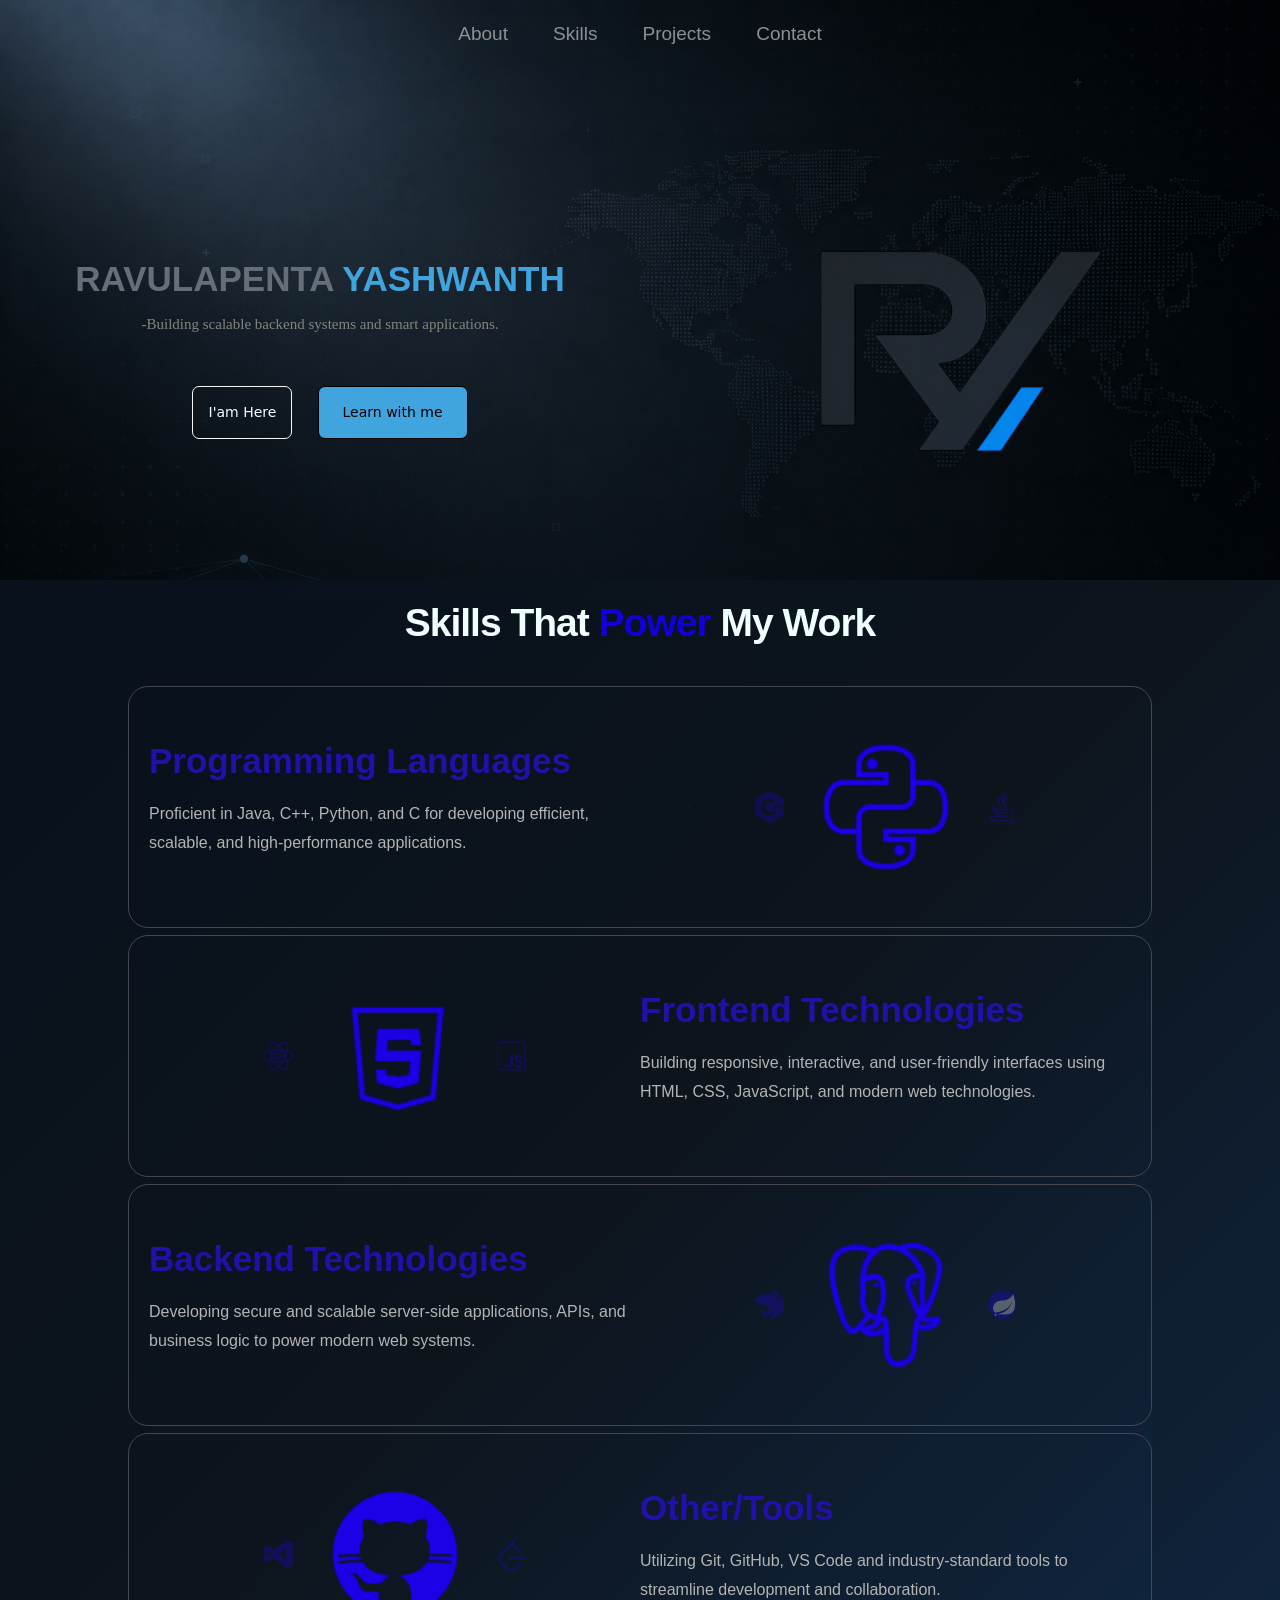
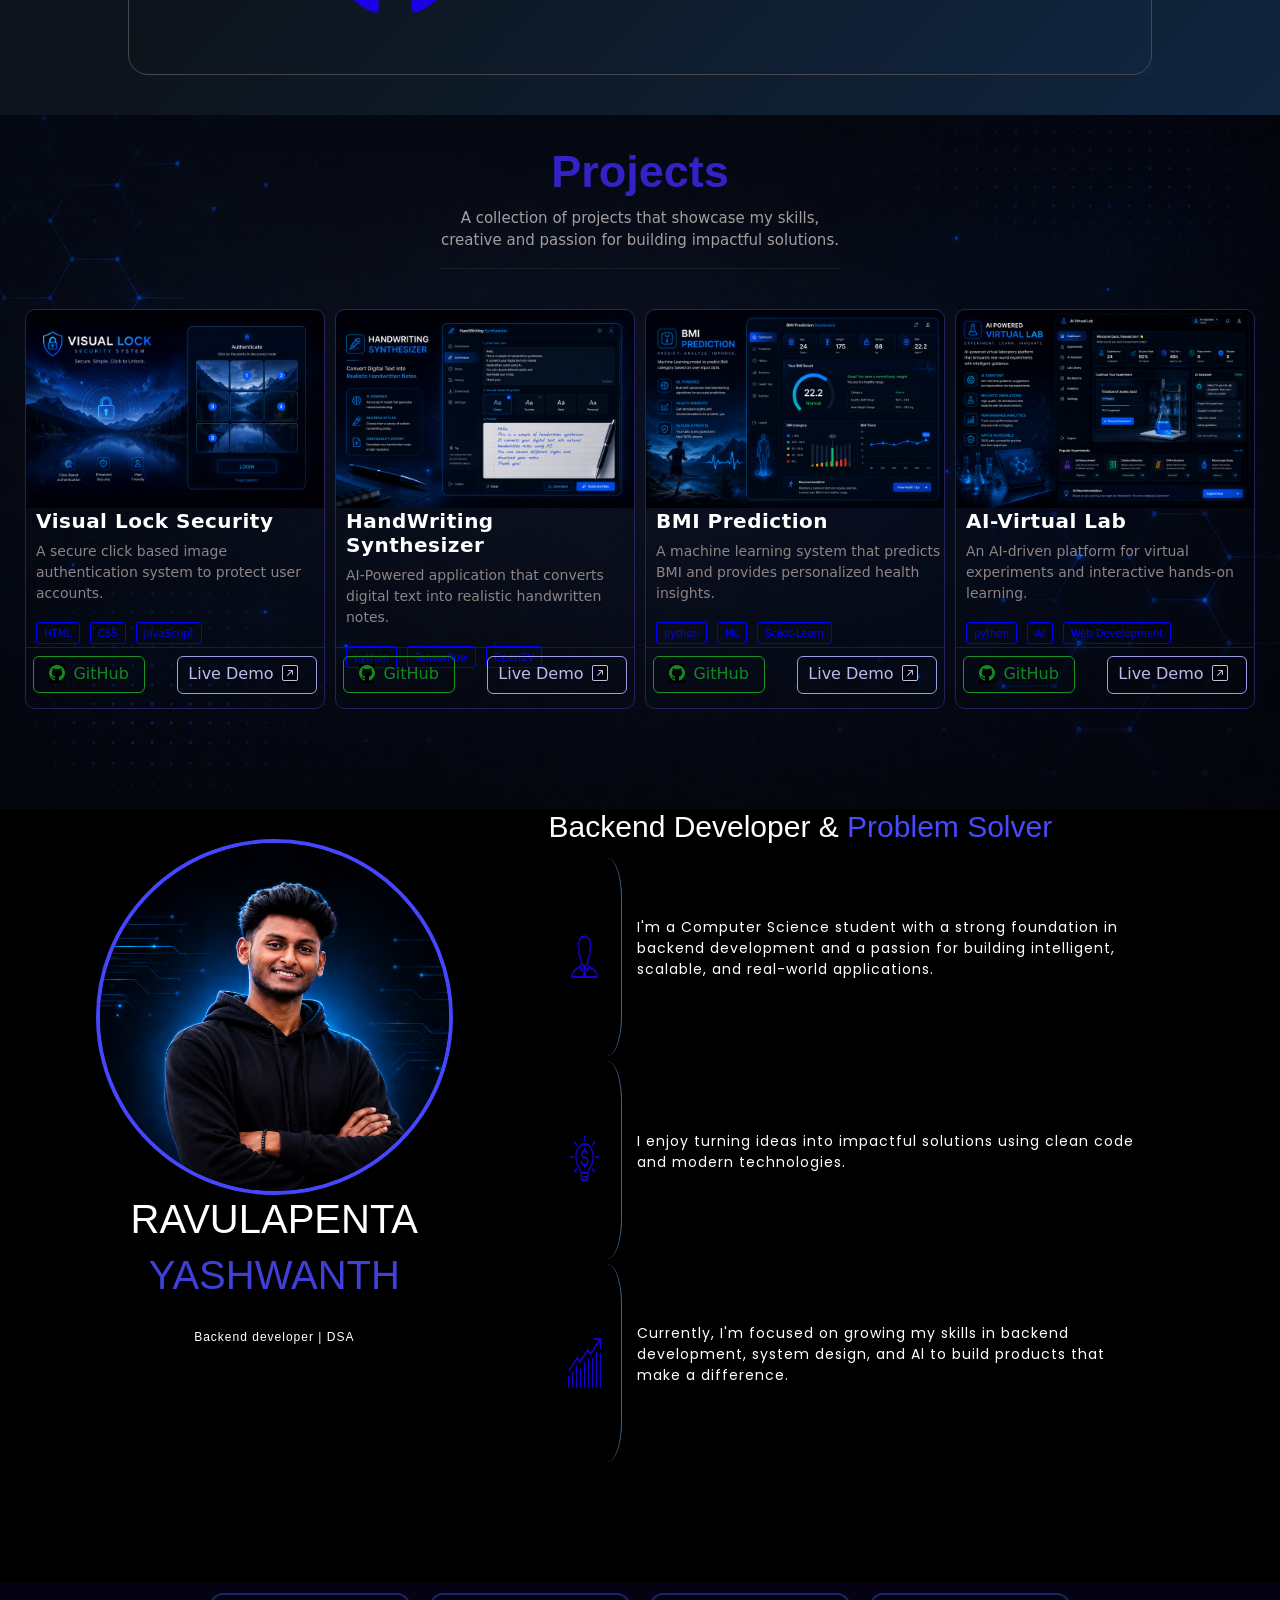
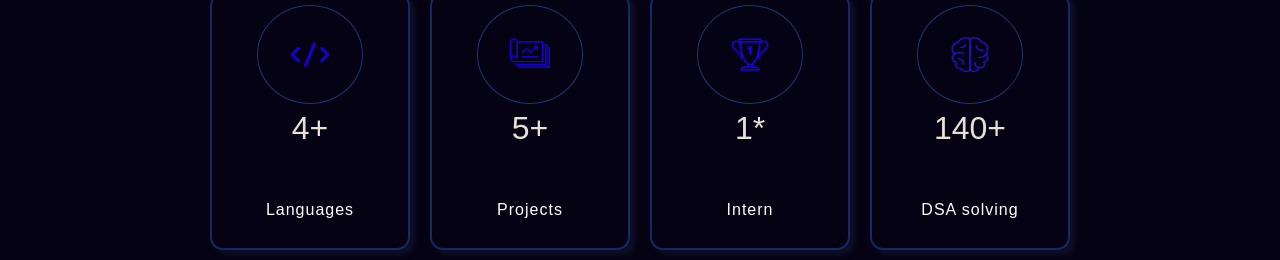
==== index.html @ 17b3dd79 "latest4.0" ====
<!DOCTYPE html>
<html lang="en">

<head>
    <meta charset="UTF-8">
    <meta name="viewport" content="width=device-width, initial-scale=1.0">
    <title>myWeb</title>
    <link href="https://cdn.jsdelivr.net/npm/bootstrap@5.3.3/dist/css/bootstrap.min.css" rel="stylesheet">
    <link rel="stylesheet" href="https://cdn.jsdelivr.net/npm/swiper@11/swiper-bundle.min.css" />
    <script src="https://cdn.jsdelivr.net/npm/bootstrap@5.3.8/dist/js/bootstrap.bundle.min.js"
        integrity="sha384-FKyoEForCGlyvwx9Hj09JcYn3nv7wiPVlz7YYwJrWVcXK/BmnVDxM+D2scQbITxI"
        crossorigin="anonymous"></script>
    <link rel="stylesheet" href="https://cdn.jsdelivr.net/npm/bootstrap-icons@1.13.1/font/bootstrap-icons.min.css">
    <link rel="stylesheet" href="style.css">
    <link href="https://fonts.googleapis.com/css2?family=Bebas+Neue&display=swap" rel="stylesheet">
    <link rel="stylesheet" href="https://cdnjs.cloudflare.com/ajax/libs/font-awesome/6.5.1/css/all.min.css">
    <link href="https://fonts.googleapis.com/css2?family=Poppins:wght@300;400;500;600;700&display=swap"
        rel="stylesheet">
</head>

<body>
    <main class="hero_and_nav_section">
        <nav>
            <div>
                <a href="#about_page">About</a>
                <a href="#skills_page">Skills</a>
                <a href="#project_page">Projects</a>
                <a href="#contact_page">Contact</a>
            </div>
        </nav>
        <section class="main_body_section">
            <div class="main_body_info">
                <div>
                    <h1 class="name">RAVULAPENTA <span class="yash">YASHWANTH</span></h1>
                </div>
                <div>
                    <p class="desc">
                        -Building scalable backend systems and smart applications.
                    </p>
                </div>
                <div style="margin-top: 10px;">
                    <button class="main_sec_button1">I'am Here</button>
                    <button class="main_sec_button2">Learn with me</button>
                </div>
            </div>
            <div class="main_body_image_and_name_div">
                <div>
                    <img src="./skillsImages/yashlogopng2.png" class="my_image" />
                </div>
                <div class="my_name_at_logo">
                    <h1 class="name">RAVULAPENTA <span class="yash">YASHWANTH</span></h1>
                    <!-- <button class="download_resume">Download CV</button> -->
                    <p class="new_para">Backend | DSA</p>
                </div>
            </div>
        </section>
    </main>

    <main class="main_skills_section" id="skills_page">
        <section class="skills_section">
            <div class="skills_headlines">
                <h1 class="skills_section_head">
                    Skills That
                    <span class="power">Power</span>
                    My Work
                </h1>
                <!-- <p class="skills_section_desc">
                A collection of technologies and tools 
                I use to build modern,scalable, and efficient 
                applications
            </p> -->
                <br>
            </div>
            <div class="skill_card">
                <div class="skill_info">
                    <div class="prog_div">
                        <h1 class="skill_head yash">Programming Languages</h1>
                    </div>
                    <div>
                        <p class="skill_desc">
                            Proficient in Java, C++, Python, and C
                            for developing efficient, scalable,
                            and high-performance applications.
                        </p>
                    </div>
                </div>
                <div class="swiper mySwiper">
                    <div class="swiper-wrapper">
                        <div class="swiper-slide">
                            <img src="./skillsImages/cpp1.png" alt="">
                        </div>
                        <div class="swiper-slide">
                            <img src="./skillsImages/python.png" alt="">
                        </div>
                        <div class="swiper-slide">
                            <img src="./skillsImages/java.png" alt="">
                        </div>
                        <div class="swiper-slide">
                            <img src="./skillsImages/c.png" alt="">
                        </div>
                        <div class="swiper-slide">
                            <img src="./skillsImages/python.png" alt="">
                        </div>
                    </div>
                </div>
            </div>


            <div class="skill_card" style="display: flex; flex-direction:row-reverse;">
                <div class="skill_info">
                    <div class="prog_div">
                        <h1 class="skill_head">Frontend Technologies</h1>
                    </div>
                    <div>
                        <p class="skill_desc">
                            Building responsive, interactive, and
                            user-friendly interfaces using HTML, CSS,
                            JavaScript, and modern web technologies.
                        </p>
                    </div>
                </div>
                <div class="swiper mySwiper">
                    <div class="swiper-wrapper">
                        <div class="swiper-slide">
                            <img src="./skillsImages/react.png" alt="">
                        </div>
                        <div class="swiper-slide">
                            <img src="./skillsImages/html.png" alt="">
                        </div>
                        <div class="swiper-slide">
                            <img src="./skillsImages/js.png" alt="">
                        </div>
                        <div class="swiper-slide">
                            <img src="./skillsImages/css3.png" alt="">
                        </div>
                        <div class="swiper-slide">
                            <img src="./skillsImages/figma.png" alt="">
                        </div>
                    </div>
                </div>
            </div>

            <div class="skill_card">
                <div class="skill_info">
                    <div class="prog_div">
                        <h1 class="skill_head">Backend Technologies</h1>
                    </div>
                    <div>
                        <p class="skill_desc">
                            Developing secure and scalable server-side applications,
                            APIs,
                            and business logic to power modern web systems.
                        </p>
                    </div>
                </div>
                <div class="swiper mySwiper">
                    <div class="swiper-wrapper">
                        <div class="swiper-slide">
                            <div>
                                <img src="./skillsImages/nestjs.png" alt="">
                            </div>
                            <!-- <div class="name_skill">
                            <p style="color:aliceblue;">NestJs</p>
                            </div> -->
                        </div>
                        <div class="swiper-slide">
                            <img src="./skillsImages/postgres.png" alt="">
                        </div>
                        <div class="swiper-slide">
                            <img src="./skillsImages/springboot.png" alt="">
                        </div>
                        <div class="swiper-slide">
                            <img src="./skillsImages/mysql.png" alt="">
                        </div>
                        <div class="swiper-slide">
                            <img src="./skillsImages/postgres.png" alt="">
                        </div>
                    </div>
                </div>
            </div>


            <div class="skill_card" style="display: flex; flex-direction:row-reverse;">
                <div class="skill_info">
                    <div class="prog_div">
                        <h1 class="skill_head">Other/Tools</h1>
                    </div>
                    <div>
                        <p class="skill_desc">
                            Utilizing Git, GitHub, VS Code and
                            industry-standard tools
                            to streamline development and collaboration.
                        </p>
                    </div>
                </div>
                <div class="swiper mySwiper">
                    <div class="swiper-wrapper">
                        <div class="swiper-slide">
                            <img src="./skillsImages/vscode.png" alt="">
                        </div>
                        <div class="swiper-slide">
                            <img src="./skillsImages/github.png" alt="">
                        </div>
                        <div class="swiper-slide">
                            <img src="./skillsImages/leetcode.png" alt="">
                        </div>
                        <div class="swiper-slide">
                            <img src="./skillsImages/vscode.png" alt="">
                        </div>
                        <div class="swiper-slide">
                            <img src="./skillsImages/c.png" alt="">
                        </div>
                    </div>
                </div>
            </div>


        </section>
    </main>

     <section class="projects_section">
        <div class="projects_div1">
            <div>
                <h1 class="projects_heading">Projects</h1>
            </div>
            <div>
                <p class="projects_desc">
                    A collection of projects that showcase my skills,
                    creative and passion for building impactful solutions.
                </p>
            </div>
        </div>
        <div class="projects_div2">
            <div class="each_project_card">
                <div class="project_card_image_box">
                    <img src="./projectsImages/visualLockSec.png" alt="" class="project_image">
                </div>
                <div class="project_card_desc_box">
                    <h1 class="project_name">Visual Lock Security</h1>
                    <p class="project_desc">
                        A secure click based image authentication 
                        system to protect user accounts.
                    </p>
                    <div class="project_card_skills_box">
                        <div>
                            <button class="project_card_each_skill_button">HTML</button>
                        </div>
                        <div>
                            <button class="project_card_each_skill_button">CSS</button>
                        </div>
                        <div>
                            <button class="project_card_each_skill_button">JavaScript</button>
                        </div>
                    </div>
                </div>
                <div class="project_card_buttons_box">
                    <div>
                        <button class="project_card_button2"><i class="bi bi-github me-2"></i>GitHub</button>
                    </div>
                    <div>
                        <button class="project_card_button1">Live Demo<i class="bi bi-arrow-up-right-square mx-2"></i></button>
                    </div>
                </div>
            </div>
            <div class="each_project_card">
                <div class="project_card_image_box">
                    <img src="./projectsImages/handSynth.png" alt="" class="project_image">
                </div>
                <div class="project_card_desc_box">
                    <h1 class="project_name">HandWriting Synthesizer</h1>
                    <p class="project_desc">
                        AI-Powered application that converts digital text
                        into realistic handwritten notes.
                    </p>
                    <div class="project_card_skills_box">
                        <div>
                            <button class="project_card_each_skill_button">python</button>
                        </div>
                        <div>
                            <button class="project_card_each_skill_button">Tensorflow</button>
                        </div>
                        <div>
                            <button class="project_card_each_skill_button">OpenCV</button>
                        </div>
                    </div>
                </div>
                <div class="project_card_buttons_box">
                    <div>
                        <button class="project_card_button2"><i class="bi bi-github me-2"></i>GitHub</button>
                    </div>
                    <div>
                        <button class="project_card_button1">Live Demo<i class="bi bi-arrow-up-right-square mx-2"></i></button>
                    </div>
                </div>
            </div>
            <div class="each_project_card">
                <div class="project_card_image_box">
                    <img src="./projectsImages/bmi.png" alt="" class="project_image">
                </div>
                <div class="project_card_desc_box">
                    <h1 class="project_name">BMI Prediction</h1>
                    <p class="project_desc">
                        A machine learning system that predicts BMI
                        and provides personalized health insights.                  
                    </p>
                    <div class="project_card_skills_box">
                        <div>
                            <button class="project_card_each_skill_button">python</button>
                        </div>
                        <div>
                            <button class="project_card_each_skill_button">ML</button>
                        </div>
                        <div>
                            <button class="project_card_each_skill_button">Scikit-Learn</button>
                        </div>
                    </div>
                </div>
                <div class="project_card_buttons_box">
                    <div>
                        <button class="project_card_button2"><i class="bi bi-github me-2"></i>GitHub</button>
                    </div>
                    <div>
                        <button class="project_card_button1">Live Demo<i class="bi bi-arrow-up-right-square mx-2"></i></button>
                    </div>
                </div>
            </div>
            <div class="each_project_card">
                <div class="project_card_image_box">
                    <img src="./projectsImages/virtualLab.png" alt="" class="project_image">
                </div>
                <div class="project_card_desc_box">
                    <h1 class="project_name">AI-Virtual Lab</h1>
                    <p class="project_desc">
                        An AI-driven platform for virtual experiments
                        and interactive hands-on learning.
                    </p>
                    <div class="project_card_skills_box">
                        <div>
                            <button class="project_card_each_skill_button">python</button>
                        </div>
                        <div>
                            <button class="project_card_each_skill_button">AI</button>
                        </div>
                        <div>
                            <button class="project_card_each_skill_button">Web Development</button>
                        </div>
                    </div>
                </div>
                <div class="project_card_buttons_box">
                    <div>
                        <button class="project_card_button2"><i class="bi bi-github me-2"></i>GitHub</button>
                    </div>
                    <div>
                        <button class="project_card_button1">Live Demo<i class="bi bi-arrow-up-right-square mx-2"></i></button>
                    </div>
                </div>
            </div>
        </div>
    </section>


    <section class="about" id="about_page">
        <div class="about_me_head">
            <h1 class="about_me_name">About Me</h1>
        </div>
        <main class="about_main_section">
            <div class="about_image_name_passion_section">
                <div class="div_image">
                    <img src="./aboutSecimages/yashimage.png" alt="yashimage" class="about_section_image">
                </div>
                <div>
                    <div class="active"></div>
                </div>
                <div class="div_name">
                    <h1 class="about_section_my_name">RAVULAPENTA</h1>
                    <h1 class="about_section_my_name" style="color: rgb(64, 64, 216);">YASHWANTH</h1>
                </div>
                <div>
                    <p class="para_backend">Backend developer | DSA</p>
                </div>
            </div>

            <div class="about_me_desc_section">
                <div class="head_about">
                    <h1 class="about_me_desc_main_head">
                        Backend Developer & <span class="prob_solv">Problem Solver</span>
                    </h1>
                </div>
                <div class="my_desc">
                    <div class="my_desc_image_div">
                        <img src="./aboutSecimages/image.png" class="desc_image" />
                    </div>
                    <div class="my_desc_para_div">
                        <p class="about_desc">
                            I'm a Computer Science student with a
                            strong foundation in backend development
                            and a passion for building intelligent,
                            scalable, and real-world applications.
                        </p>
                    </div>
                </div>
                <div class="my_desc">
                    <div class="my_desc_image_div">
                        <img src="./aboutSecimages/idea.png" class="desc_image" />
                    </div>
                    <div class="my_desc_para_div">
                        <p class="about_desc">
                            I enjoy turning ideas into impactful
                            solutions using clean code and modern
                            technologies.
                        </p>
                    </div>
                </div>
                <div class="my_desc">
                    <div class="my_desc_image_div">
                        <img src="./aboutSecimages/grow.png" class="desc_image" />
                    </div>
                    <div class="my_desc_para_div">
                        <p class="about_desc">
                            Currently, I'm focused on growing my skills
                            in backend development, system design, and
                            Al to build products that make a difference.
                        </p>
                    </div>
                </div>
                <!-- <div class="my_desc" id="download_button" style="display: flex; flex-direction:column;align-items:center;">
                <button class="download_resume">
                    Download CV
                </button>
            </div> -->
            </div>
        </main>
        <div class="counter_box">
            <div class="count_card">
                <div class="counter_image_div">
                    <img src="./aboutSecimages/coding.png" class="count_card_image" />
                </div>
                <div>
                    <h1 class="count">4+</h1>
                </div>
                <hr />
                <div>
                    <p class="count_card_name">Languages</p>
                </div>
            </div>
            <div class="count_card">
                <div class="counter_image_div">
                    <img src="./aboutSecimages/projects.png" class="count_card_image" />
                </div>
                <div>
                    <h1 class="count">5+</h1>
                </div>
                <hr />
                <div>
                    <p class="count_card_name">Projects</p>
                </div>
            </div>
            <div class="count_card">
                <div class="counter_image_div">
                    <img src="./aboutSecimages/intern.png" class="count_card_image" />
                </div>
                <div>
                    <h1 class="count">1*</h1>
                </div>
                <hr />
                <div>
                    <p class="count_card_name">Intern</p>
                </div>
            </div>
            <div class="count_card">
                <div class="counter_image_div">
                    <img src="./aboutSecimages/dsa.png" class="count_card_image" />
                </div>
                <div>
                    <h1 class="count">140+</h1>
                </div>
                <hr />
                <div>
                    <p class="count_card_name">DSA solving</p>
                </div>
            </div>

        </div>
    </section>






    <script src="https://cdn.jsdelivr.net/npm/swiper@11/swiper-bundle.min.js"></script>

    <script>

        const swiper = new Swiper(".mySwiper", {

            effect: "coverflow",

            centeredSlides: true,

            slidesPerView: 3,

            loop: true,

            autoplay: {
                delay: 1000,
                disableOnInteraction: false
            },

            coverflowEffect: {
                rotate: 20,
                stretch: 0,
                depth: 150,
                modifier: 1,
                slideShadows: false,
                scale: 0.8
            }

        });

    </script>

</body>

</html>
---- style.css ----
@import url('https://fonts.googleapis.com/css2?family=Bebas+Neue&display=swap');

html{
    scroll-behavior: smooth;
}
*{
    margin: 0;
    padding: 0;
    background-color: black;
    box-sizing: border-box;
}
.hero_and_nav_section{
    background-image: url("./Bgimages/heroback5.png");
    background-size: cover;
    width: 100%;
    display: flex;
    flex-direction: column;
    height: 580px;
}
nav{
    padding: 20px;
    display: flex;
    position: sticky;
    top: 0px;
    justify-content: center; 
    background-color: transparent;
}
nav div a{
    font-family: 'Space Grotesk', sans-serif;
    text-decoration: none;
    color: rgb(142, 144, 146);
    cursor: pointer;
    margin: 20px;
    font-size: 19px;
    font-weight: 500;
    background-color: transparent;
}
nav div a:hover{
    color: #40a4df;
    font-size: 22px;
    transition: 4ms;
    font-weight: 500;
}
.my_image{
    width: 100%;
    height: 100%;
    animation: glowing 2s infinite;
}

@keyframes glowing{

    0%{
        filter: brightness(100%);
    }

    50%{
        filter: brightness(150%);
    }

    100%{
        filter: brightness(100%);
    }

}
.main_body_section{
    width: 100%;
    height: 100%;
    flex-wrap: wrap-reverse;
    display:flex;
    justify-content: center;
    align-items: center;
    text-align: center;
    background-color: transparent  ;
}

.main_body_info{
   color: antiquewhite;
   display: flex;
   flex-direction: column;
   row-gap: 5px;
   align-items: center;
   justify-content: center;
   flex-wrap: wrap;
   height: 100%;
   width: 50%;
}
.main_body_image_and_name_div{
    position: relative;
    width: 50%;
    height: 100%;
    display: flex;
    flex-direction: column;
    justify-content: center;
    align-items: center;
    order:23;
}


.my_name_at_logo{
    display: none;
    position:absolute;
    top:70%;
    left: 40px;
}

@media screen and (max-width: 600px) {
    .my_name_at_logo {
        display: block;
        position: absolute;
        line-height: 40px;
        top: 70%;
        left: 40px;
    }
    .new_para{
        color: white;
        font-family: 'Gill Sans', 'Gill Sans MT', Calibri, 'Trebuchet MS', sans-serif;
    }
    nav div a{
        font-size: 15px;
    }
}

.name{
    font-family:'Gill Sans', 'Gill Sans MT', Calibri, 'Trebuchet MS', sans-serif;
    font-size:35px;
    color: rgb(101, 110, 121);
    animation:open 1.2s ease forwards;
    font-weight: 600;
    opacity: 0;
}

@keyframes open{
    from{
        opacity:0;
        transform: translateX(200px);
    }

    to{
        opacity:1;
        transform: translateX(0px);
    }
}
.yash{
    color: #40a4df;
    background-color: transparent;
}
.desc{
    font-family:Cambria, Cochin, Georgia, Times, 'Times New Roman', serif;
    color: rgb(132, 132, 127);
    font-size: 15px;
    background-color: transparent;
}


@media screen and (max-width:1070px){
    .name{
        font-size: 25px;
    }
    .desc{
        font-size: 12px;
    }
     
    
}

@media screen and (max-width:750px){
    .name{
        font-size: 20px;
    }
    .desc{
        font-size: 10px;
    }
}

@media screen and (max-width:600px){
    
    .main_body_image_and_name_div{
        width: 400px;
        height: 400px;
        object-fit: cover;
        object-position: center;
    }
    .main_body_info{
        display: none;
    }
}

.main_sec_button1{
    background-color:transparent;
    padding: 15px;
    margin:20px;
    width: 100px;
    color: azure;
    border: 1px solid whitesmoke;
    border-radius: 7px;
    box-sizing: border-box;
    font-size: 14px;
    cursor: pointer;
    box-sizing: border-box;
}
.main_sec_button1:hover,.main_sec_button2:hover{
    font-size: 15px;
}
.main_sec_button2{
    background-color: #40a4df;
    width: 150px;
    padding: 15px;
    border: 1px solid ;
    color: rgb(0, 0, 0);
    border-radius: 7px;
    font-size: 14px;
    box-sizing: border-box;
    cursor: pointer;
}
@media  screen and (max-width:800px) {
    .main_sec_button1{
        display: none;
    }
    .main_sec_button1,.main_sec_button2{
        width: 100px;
        height: 50px;
    }

}
div , p , h1 , h2 , h3 , img{
    background-color: transparent;
}




/* skills Section */
.main_skills_section{
    display: flex;
    justify-content: center;
    align-items: center;
    height: auto;
    width: 100%;
    padding-top:20px ;
    padding-bottom: 40px;
    background: linear-gradient(
    135deg,
    #08111C 0%,
    #0D141C 50%,
    #10253F 100%
);
}
.skills_section{
    height: 100%;
    width: 80%;
    display: flex;
    flex-direction: column;
   background: linear-gradient(
    135deg,
    #08111C 0%,
    #0D141C 50%,
    #10253F 100%
);
    row-gap: 7px;
    }

.skills_heading{
    font-size: 20px;
    color: rgb(60, 116, 220);
    text-align: center;
    font-family: 'Space Grotesk', sans-serif;
}
.skill_card{
    height: 25%;
    width: 100%;
    border: 1px solid rgb(71, 71, 79);
    display: flex;
    justify-content: space-evenly;
    align-items: center;
    flex-wrap: wrap;
    border-radius: 20px;
    padding: 20px;
    transition: border 0.8s , box-shadow 0.7s ;
}
.skill_card:hover{
    box-shadow: 0 0 8px rgba(78, 199, 255, 0.5);
    border: 1px solid rgb(21, 243, 255);
}

.skill_info{
    width: 50%;
    height: auto;
    display: flex;
    flex-direction: column;
    justify-content: space-between;
    row-gap: 10px;
    color: aliceblue;
}
.skill_head{
 font-family: 'Space Grotesk', sans-serif;
    font-size: 35px;
    font-weight: 700;
    color: #2211a9;
}
.skill_desc{
    font-family: 'Outfit', sans-serif;
    font-size: 16px;
    line-height: 1.8;
    color: rgb(180,180,180);
}

.skills_section_head{
    font-weight: 700;
    letter-spacing: -1px;
    font-family: 'Space Grotesk', sans-serif;
    font-size: 39px;
    text-align: center;
    color: azure;
}
.power{
    color: #1200dc;
    background-color: transparent;
}
.skills_section_desc{
     font-family: 'Inter', sans-serif;
     font-weight: 400;
     box-sizing: border-box;
     text-align: center;
     font-size: 14px;
     color: azure;
     letter-spacing: 0.5px;
}

.mySwiper{
    width:40%;
    height: 200px;
    overflow:hidden;
    order: 89;
}

.swiper-slide{
    display:flex;
    flex-direction: column;
    justify-content:center;
    row-gap: 10px;
    align-items:center;
    transition: 0;
}
.name_skill{
    display: none;
}
@media screen and (min-width:1000px) {
    .name_skill{
        display: block;
    }
}

.swiper-slide img{
    width:70px;
    height:70px;
    object-fit:contain;
    transition:1s;
}

.swiper-slide-prev img,
.swiper-slide-next img{
    opacity:0.3;
    transform:scale(0.7);
}

.swiper-slide-active img{
    opacity:1;
    width: 90px;
    height: 90px;
    transform:scale(1.5);
}

@media(max-width:900px){


    .mySwiper{
        width:90%;
        height: 50%;
    }

}
@media screen and (max-width:900px) {
    .swiper-slide-active img{
    opacity:1;
    width: 40px;
    height: 50px;
    transform:scale(1.3);
}
.skill_head{
    font-size: 20px;
}
.skill_desc{
    font-size: 12px;
    
}
.swiper-slide-active img{
    opacity:1;
    width: 70px;
    height: 50px;
    transform:scale(1.5);
}
}
@media screen and (max-width:700px) {
    .skill_desc{
        display: none;
    }
    .swiper-slide-active img{
    opacity:1;
    width: 50px;
    height: 60px;
    transform:scale(1.5);
}
.prog_div{
    text-align: center;
}
.swiper-slide-active img{
    opacity:1;
    width: 60px;
    height: 50px;
    transform:scale(1.5);
}

}

/* project Section */
.projects_section{
    padding-top: 30px;
    padding-bottom: 100px;
    width: 100%;
    height: auto;
    display: flex;
    flex-direction: column;
    align-items: center;
    row-gap: 40px;
    background-image: url("./projectsImages/bgImage.png");
    background-size: cover;
    background-repeat: no-repeat;
    background-position: center;
}
.projects_div1{
    width: 100%;
    max-width: 400px;
    display: flex;
    flex-direction: column;
    justify-content: center;
    align-items: center;
    text-align: center;
    color: rgb(243, 243, 243);
    border-bottom: 1px solid rgb(18, 33, 38);
}
.projects_heading{
    font-family: Arial, Helvetica, sans-serif;
    color: #3522c6;
    font-weight: 700;
    font-size: 45px;
}
.projects_desc{
    font-size: 15px;
    color: #a59e9e  ;
}
.carousel_div{
    display: flex;
    justify-content: center;
    width: 800px;
    max-width: 95%;
    height: 500px;
    border: 1px solid springgreen;
}
.projects_div2{
    display: flex;
    gap: 10px;
    width: 100%;
    flex-wrap: wrap;
    justify-content: center;
}
.each_project_card{
    width: 300px;
    height: 400px;
    border: 1px solid rgb(42, 33, 92);
    border-radius: 10px;
    display: flex;
    flex-direction: column;
    justify-content: space-between;
    align-items: center;
    flex-wrap: wrap;
    transition: border 0.8s , box-shadow 0.7s ;
}
.each_project_card:hover{
    box-shadow: 0 0 6px rgba(78, 199, 255, 0.5);
    border: 1px solid rgb(21, 243, 255);
}
.project_card_image_box{
    width: 100%;
    height: 48%;
    border-top-left-radius: 10px;
    border-top-right-radius: 10px;
}
.project_image{
    width: 100%;
    height: auto;
        border-top-left-radius: 10px;
    border-top-right-radius: 10px;
}
.project_card_desc_box{
    width: 100%;
    height: 35%;
    padding-left: 10px;
    display: flex;
    flex-direction: column;
    justify-content: start;
    border-bottom: 1px solid rgb(29, 29, 53);
}
.project_name{
    font-size: 20px;
    font-weight: 700;
    letter-spacing: 0.5px;
    color: white;
}
.project_desc{
    font-size: 14px;
    color: #8e8484;
}
.project_card_skills_box{
    display: flex;
    gap: 10px;
}
.project_card_buttons_box{
    width: 100%;
    height: 13%;
    display: flex;
    justify-content: space-evenly;
    gap: 25px;
}
.project_card_each_skill_button{
    border: 1px solid blue;
    color: blue;
    font-size: 10px;
    padding: 3px 7px 2px 7px;
    border-radius: 3px;
    background-color: transparent;
}
.project_card_button1{
    color: #bebaec;
    background-color: transparent;
    border: 1px solid rgb(157, 157, 227);
    padding: 5px 10px 7px 10px;
    font-size: 16px;
    border-radius: 6px;
}
.project_card_button2{
    color: #148727;
    background-color: transparent;
    border: 1px solid rgb(26, 149, 34);
    padding: 5px 15px 6px 15px;
    font-size: 16px;
    border-radius: 6px;    
}

/* about Section */
.about{
    position: relative;
    width: 100%;
    height: auto;    
}

.about_main_section{
    display: flex;
    justify-content: center;
    width: 100%;
    height: auto;
}
.about_image_name_passion_section{
    display: flex;
    width: 45%;
    height: 100%;
    flex-direction: column;
    align-items: center;
    justify-content: center;
    row-gap: 0px;
    margin-top: 30px;
    position: relative;

}
.active{
    position: absolute;
    left: 350px;
    top: 310px;
    height: 27px;
    width: 27px;
    border-radius: 50%;
    animation: glow 0.8s infinite 0.4s alternate ease-in;
}
@media screen and (max-width:1275px) {
    .active{
        display: none;
    }
}
@keyframes glow{
    from{
        background-color:rgb(25, 52, 255);
    }
    to{
        background-color: rgb(206, 235, 249);
    }
}

.div_name{
    text-align: center;
    line-height: 30px;

}
.div_image{
    height: 60%;
    width: 65%;
}
.para_backend{
    font-family: Verdana, Geneva, Tahoma, sans-serif;
    color: white;
    line-height: 60px;
    letter-spacing: 1px;
    font-size: 12px;
}
.about_section_image{
    width: 100%;
    height: 100%;
    border-radius: 50%;
    border: 4px solid rgb(70, 70, 255);
}
.about_section_image:hover{
    border-color: rgb(78, 206, 163);
    cursor: pointer;
}
.about_section_my_name{
    color: white;
    font-family:'Franklin Gothic Medium', 'Arial Narrow', Arial, sans-serif;

}
.about_me_desc_section{
    display: flex;
    flex-direction: column;
    justify-content:start;
    align-items: start;
    width: 60%;
    height: 100vh;
    gap: 5px;
}
.about_me_name{
    text-align: center;
    font-size: 40px;
    font-family: Arial, Helvetica, sans-serif;
    color: rgb(255, 255, 255);
}
.about_me_desc_main_head{
    font-size: 30px;
    color: white;
    font-family:'Franklin Gothic Medium', 'Arial Narrow', Arial, sans-serif;
    letter-spacing: 0px;  
}
.prob_solv{
    color: rgb(73, 73, 255);
}
.my_desc{
    display: flex;
    height: 22%;
    width: 100%;
}

.my_desc_image_div{
    display: flex;
    flex-direction: column;
    justify-content: center;
    align-items: center;
    width: 10%;
    height: 100%;
    border-radius: 20%;
    border-right: 1px solid rgb(67, 96, 139); 
}

@media screen and (min-width:1000px){
    .about_me_head{
    display: none;
    font-size: 20px;
    }
}
@media screen and (max-width:1100px){
    .my_desc_image_div{
    display: flex;
    flex-direction: column;
    justify-content: center;
    align-items: center;
    width: 15%;
    height: 100%;
    border-right: 1px solid rgb(67, 96, 139);
    }
    .div_image{
    height: 60%;
    width: 70%;
}
}
@media screen and (max-width:1000px){
    .my_desc_image_div{
    display: flex;
    flex-direction: column;
    justify-content: center;
    align-items: center;
    width: 15%;
    height: 100%;
    border-right: 1px solid rgb(67, 96, 139);

    }
    .div_image{
    height: 60%;
    width: 80%;
}
}
@media screen and (max-width:900px){
    .about_main_section{
        display: flex;
        flex-direction: column;
        align-items: center;
    }
    .head_about{
        display: none;
    }
    .my_desc_image_div{
    display: flex;
    flex-direction: column;
    justify-content: center;
    align-items: center;
    width: 18%;
    height: 100%;
}

#download_button{
    display: none;
}
.div_image{
    height: 60%;
    width: 90%;
}
}
.my_desc_para_div{
    padding-left:15px ;
    width: 70%;
    height: 100%;    
}
.my_desc_para_div{
    display: flex;
    flex-direction: column;
    justify-content: center;
    align-items: start;
}
.about_desc{
    font-size: 14px;
    letter-spacing: 1px;
    color: white;
    font-family: 'Poppins', sans-serif;
}
@media screen and (max-width:600px){
    .about_desc{
    font-size: 12px;
}
}
.desc_image{
    width: 45%;
    height: 25%;

}
.download_resume{
    border:1px solid white;
    width: 110px;
    height: 40px;
    padding: 10px;
    color: aqua;
    border-radius: 10px;
    cursor: pointer;
}
.counter_box{
    flex-wrap: wrap;
    position:absolute;
    top:86%;
    width: 100%;
    display: flex;
    justify-content: center;
    gap: 20px;
    height: auto;
    padding: 10px;
    z-index: 20;
    background-color: #050313;
}
.count_card{
    display: flex;
    border-radius: 13px;
    width: 200px;
    height: 100%;
    padding: 10px;
    border: 2px solid rgba(33, 56, 139, 0.685);
    flex-direction: column;
    row-gap: 5px;
    justify-content: center;
    align-items: center;
    transition: width 0.6s ease-in , border-color 0.5s ease-in;
    box-shadow: 5px 5px 5px rgba(26, 30, 61, 0.459);
}
.count_card:hover{
    border-color: rgb(115, 188, 164);
    cursor: pointer;
    width: 195px;
}
.counter_image_div{
    border: 1px solid salmon;
    width: 60%;
    height: auto;
    text-align: center;
    border-radius: 100%;
    border: 1px solid rgb(37, 50, 109);
    padding: 31px;
}
.count_card_image{
    width:40px;
    height: 35px;
}
.count{
    font-family: Arial, Helvetica, sans-serif;
    font-size: 32px;
    color: rgb(231, 224, 214);
}
.count_card_name{
    color: white;
    letter-spacing: 1px;
    font-family:'Franklin Gothic Medium', 'Arial Narrow', Arial, sans-serif;
}
@media screen and (max-width:800px){
    .count_card{
        width: 40%;
        height: auto;
        padding: 6px;
    }
    .counter_image_div{
        border: 1px solid salmon;
        width: 38%;
        height: auto;
        text-align: center;
        border-radius: 100%;
        border: 1px solid rgb(37, 50, 109);
        padding: 16px;
    }
    .count_card_image{
        width:25px;
        height: 25px;
    }
    .count{
        font-family: Arial, Helvetica, sans-serif;
        font-size: 20px;
        color: rgb(255, 255, 255);
    }
    .count_card_name{
        color: white;
        font-size: 13px;
        letter-spacing: 1px;
        font-family:'Franklin Gothic Medium', 'Arial Narrow', Arial, sans-serif;
    }
}
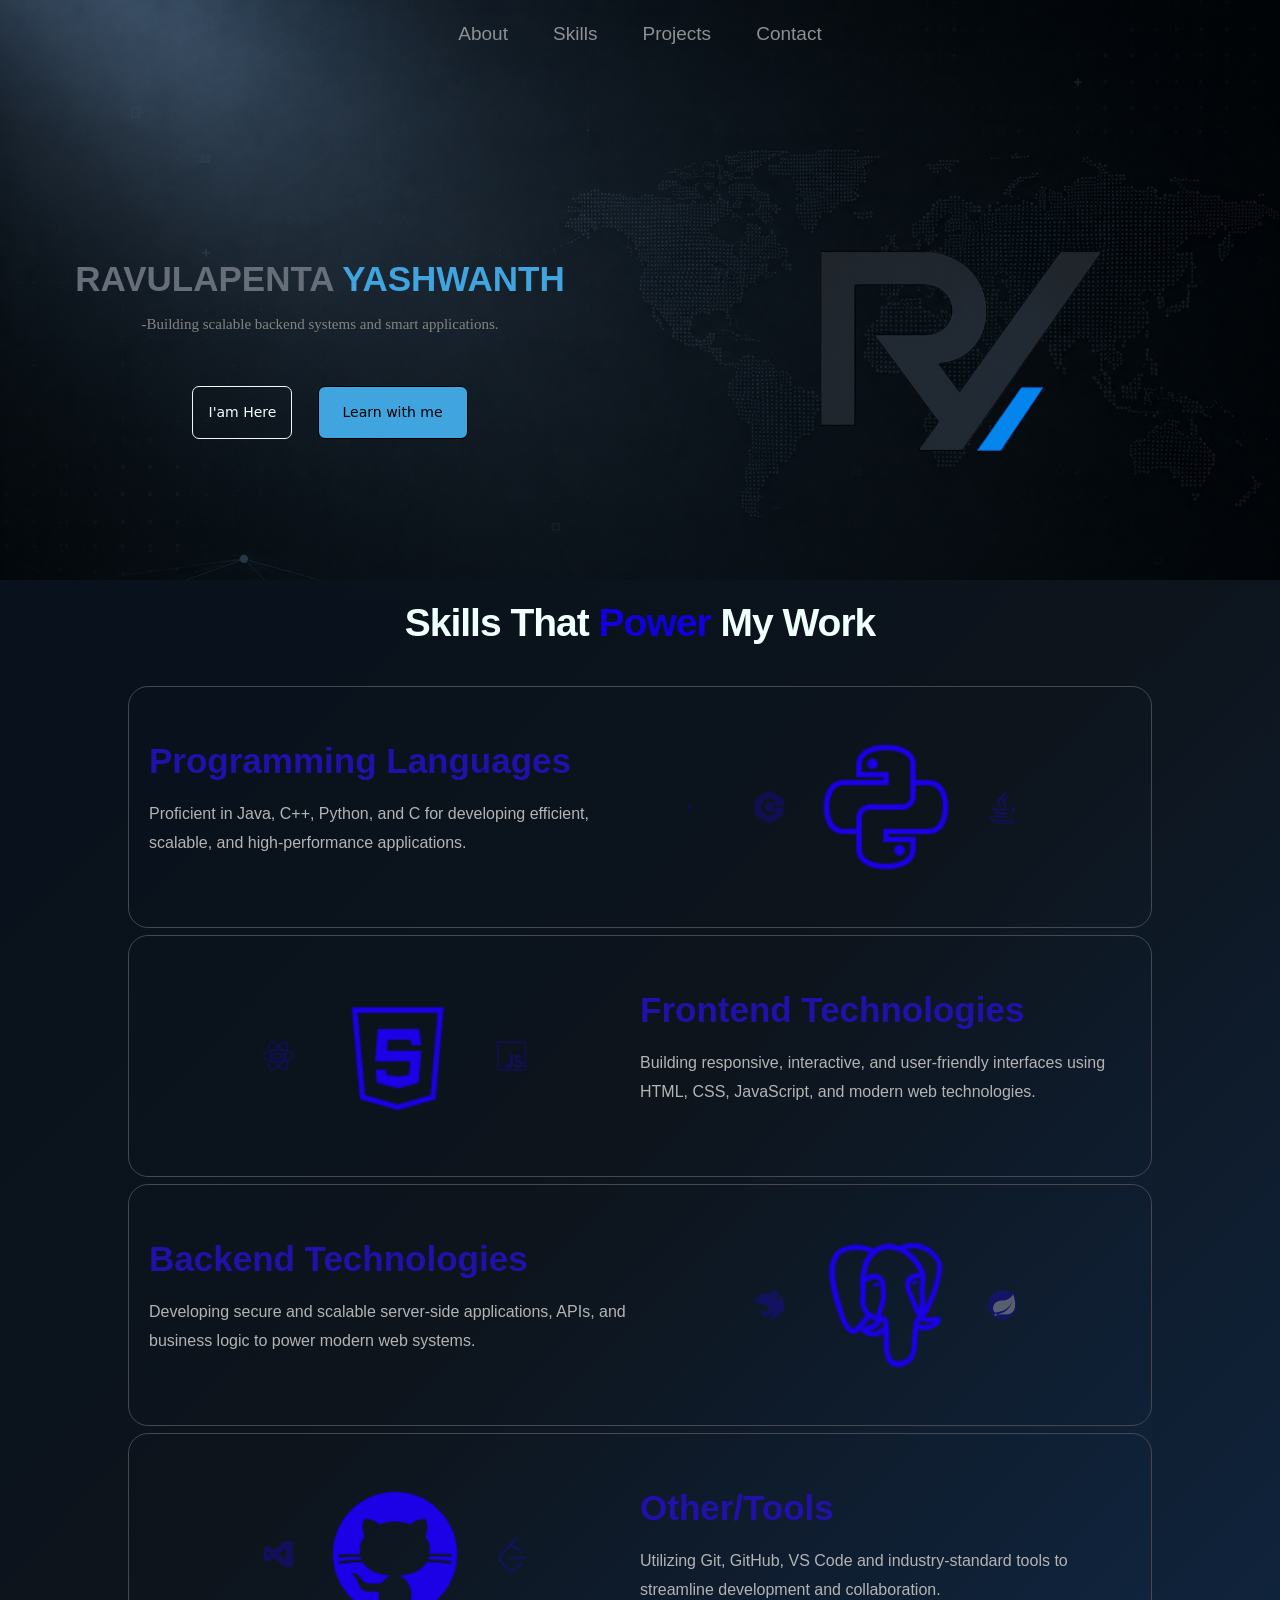
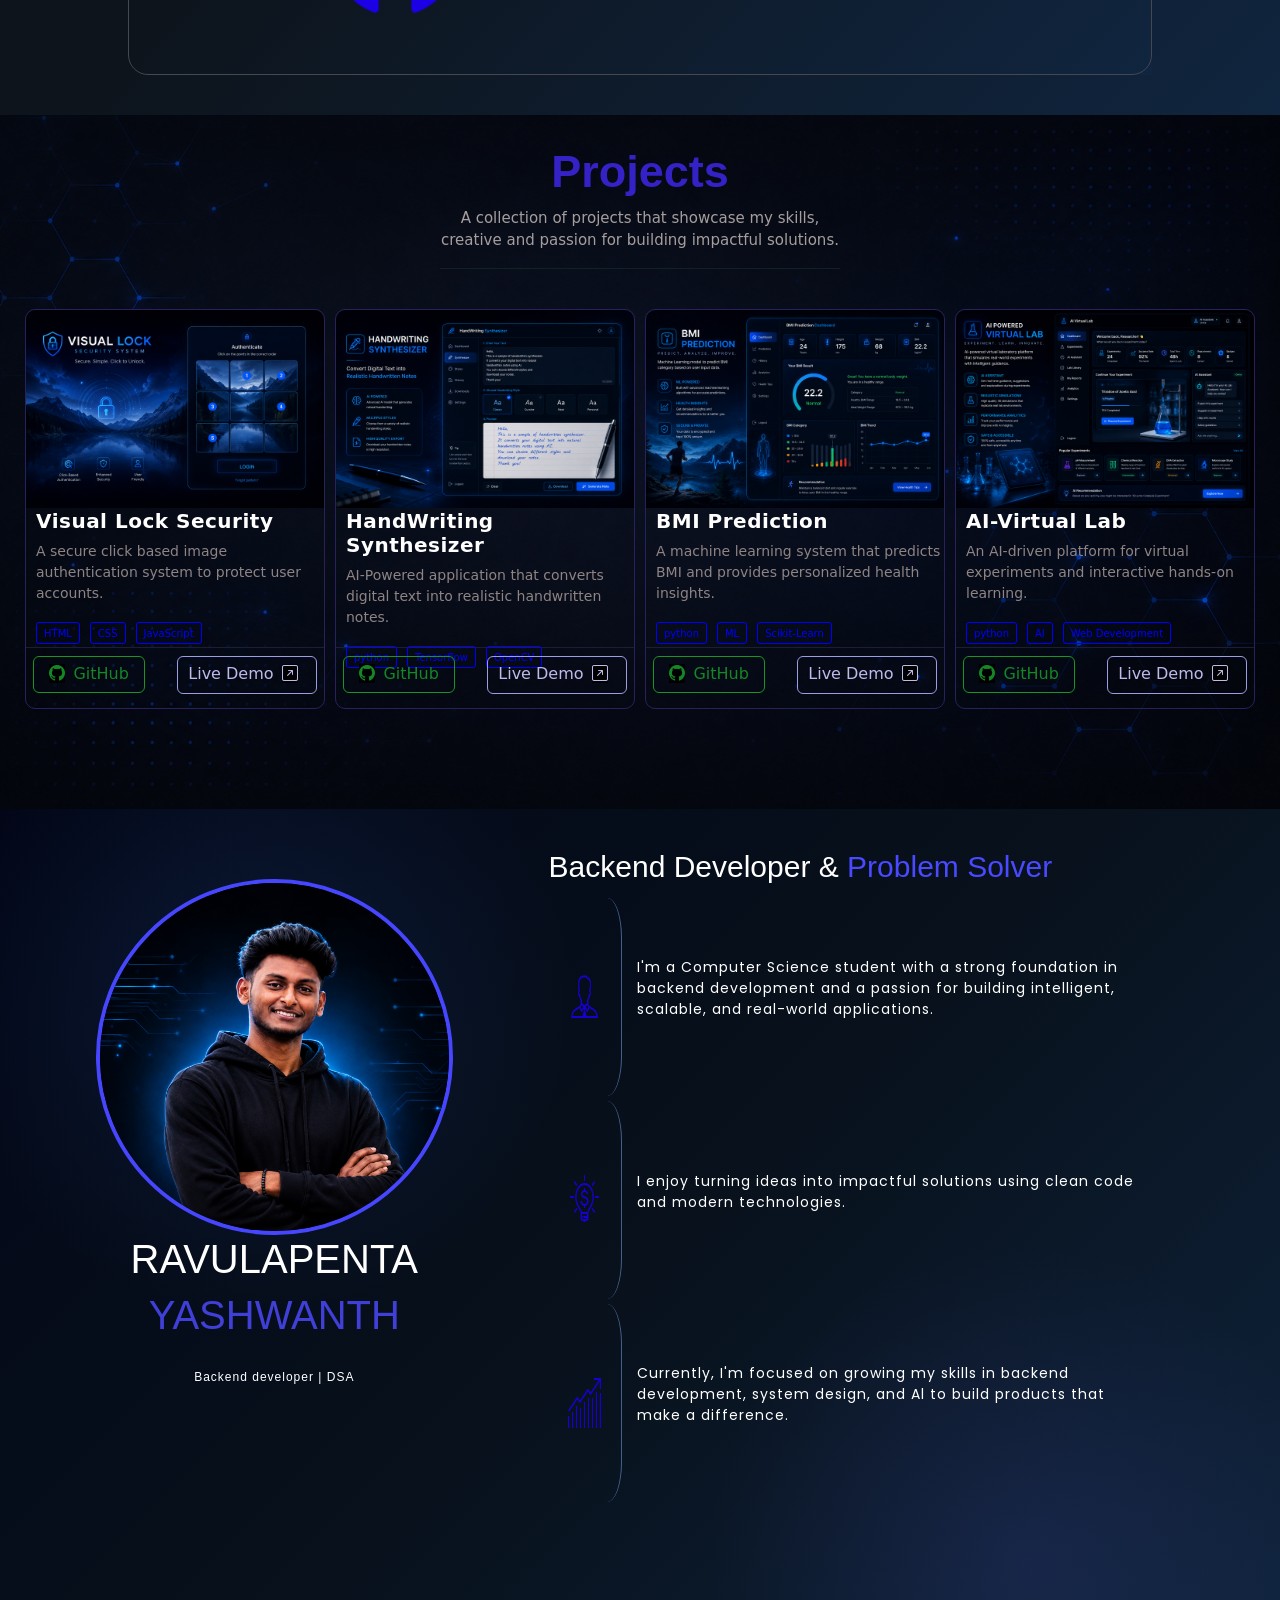
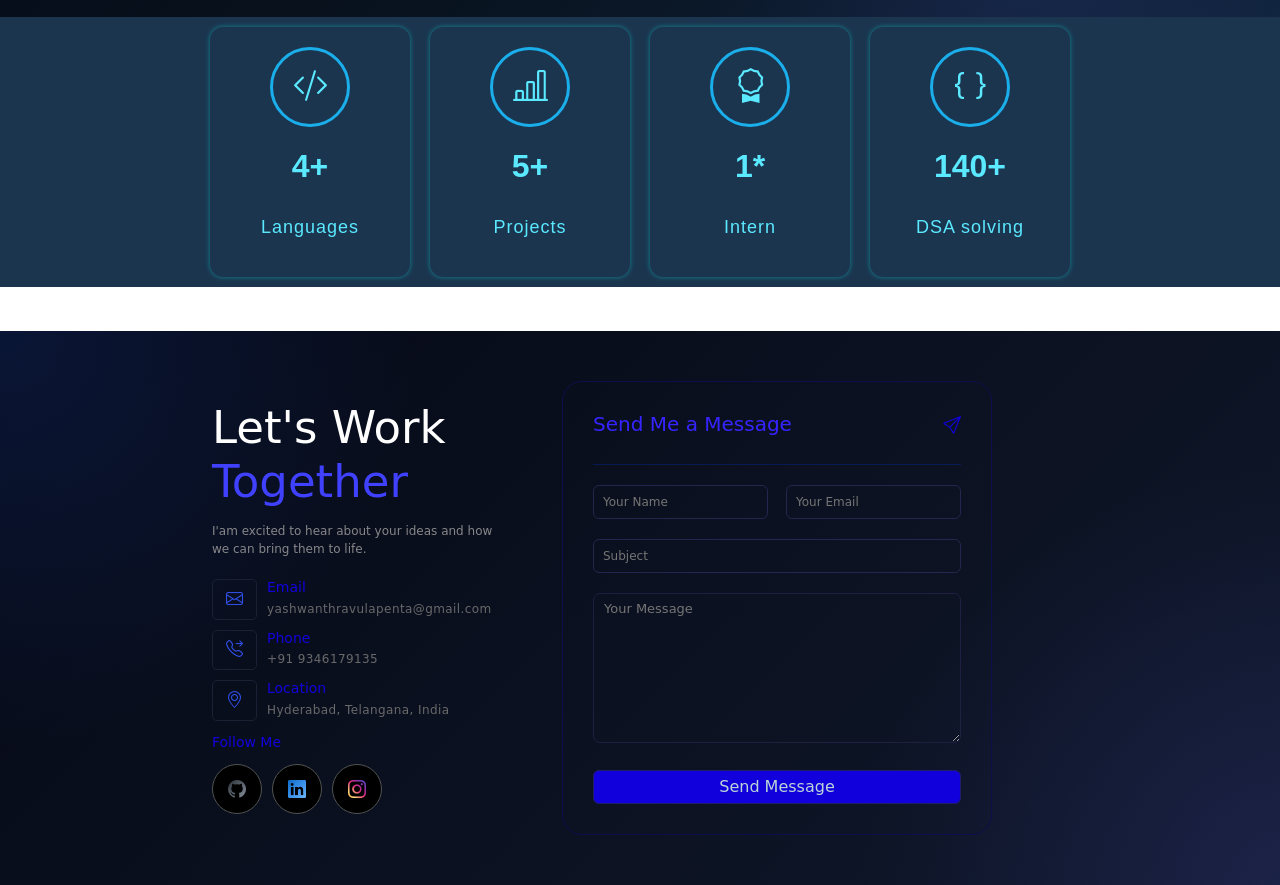
==== commit 2af22b65: "ContactSectionNewUpadation" ====
--- a/index.html
+++ b/index.html
@@ -383,7 +383,7 @@
             <div class="about_me_desc_section">
                 <div class="head_about">
                     <h1 class="about_me_desc_main_head">
-                        Backend Developer & <span class="prob_solv">Problem Solver</span>
+                        Backend Developer & <span class="prob_solv" style="background-color:transparent;">Problem Solver</span>
                     </h1>
                 </div>
                 <div class="my_desc">
@@ -433,48 +433,45 @@
         <div class="counter_box">
             <div class="count_card">
                 <div class="counter_image_div">
-                    <img src="./aboutSecimages/coding.png" class="count_card_image" />
+                    <i class="bi bi-code-slash count_card_image"></i>
                 </div>
                 <div>
                     <h1 class="count">4+</h1>
                 </div>
-                <hr />
+    
                 <div>
                     <p class="count_card_name">Languages</p>
                 </div>
             </div>
             <div class="count_card">
                 <div class="counter_image_div">
-                    <img src="./aboutSecimages/projects.png" class="count_card_image" />
+                    <i class="bi bi-bar-chart-line count_card_image"></i>
                 </div>
                 <div>
                     <h1 class="count">5+</h1>
                 </div>
-                <hr />
                 <div>
                     <p class="count_card_name">Projects</p>
                 </div>
             </div>
             <div class="count_card">
                 <div class="counter_image_div">
-                    <img src="./aboutSecimages/intern.png" class="count_card_image" />
+                    <i class="bi bi-award count_card_image"></i>
                 </div>
                 <div>
                     <h1 class="count">1*</h1>
                 </div>
-                <hr />
                 <div>
                     <p class="count_card_name">Intern</p>
                 </div>
             </div>
             <div class="count_card">
                 <div class="counter_image_div">
-                    <img src="./aboutSecimages/dsa.png" class="count_card_image" />
+                    <i class="bi bi-braces count_card_image"></i>               
                 </div>
                 <div>
                     <h1 class="count">140+</h1>
                 </div>
-                <hr />
                 <div>
                     <p class="count_card_name">DSA solving</p>
                 </div>
@@ -483,6 +480,100 @@
         </div>
     </section>
 
+    <section class="contact_section" id="contact_page">
+        <div class="contact_section_sub">
+            <div class="contact_div1">
+                <div class="contact_head_div">
+                    <h1 class="contact_heading">Let's Work <span style="color: rgb(64, 64, 255);" class="bg-transparent">Together</span></h1>
+                </div>
+                <div>
+                    <p class="contact_desc">
+                        I'am excited to hear about your ideas
+                        and how we can bring them to life.
+                    </p>
+                </div>
+                <div class="email_phn_loc_section">
+                    <div class="e_p_l_card">
+                        <div class="e_p_l_icon_box">
+                            <i class="bi bi-envelope e_p_l_icon"></i>
+                        </div>
+                        <div class="e_p_l_name_info_box">
+                            <div>
+                                <h1 class="e_p_l_name">Email</h1>
+                            </div>
+                            <div>
+                                <a href="" class="e_p_l_info">yashwanthravulapenta@gmail.com</a>
+                            </div>
+                        </div>
+                    </div>
+                    <div class="e_p_l_card">
+                        <div class="e_p_l_icon_box">
+                            <i class="bi bi-telephone-forward e_p_l_icon"></i>
+                        </div>
+                        <div class="e_p_l_name_info_box">
+                            <div>
+                                <h1 class="e_p_l_name">Phone</h1>
+                            </div>
+                            <div>
+                                <a href="" class="e_p_l_info">+91 9346179135</a>
+                            </div>
+                        </div>
+                    </div>
+                    <div class="e_p_l_card">
+                        <div class="e_p_l_icon_box">
+                            <i class="bi bi-geo-alt e_p_l_icon"></i>
+                        </div>
+                        <div class="e_p_l_name_info_box">
+                            <div>
+                                <h1 class="e_p_l_name">Location</h1>
+                            </div>
+                            <div>
+                                <a href="" class="e_p_l_info">Hyderabad, Telangana, India</a>
+                            </div>
+                        </div>
+                    </div>
+                </div>
+                <div>
+                    <h1 class="e_p_l_name mt-2 mb-2" >Follow Me</h1>
+                </div>
+                <div class="follow_icon_box">
+                    <div class="follow_icon">
+                        <a href=""><i class="bi bi-github follow_icon_symbol1"></i></a>
+                    </div>
+                    <div class="follow_icon">
+                        <a href=""><i class="bi bi-linkedin follow_icon_symbol2"></i></a>
+                    </div>
+                    <div class="follow_icon">
+                        <a href=""><i class="bi bi-instagram follow_icon_symbol3"></i></a>
+                    </div>
+                </div>
+            </div>
+            <div class="contact_div2">
+                <div class="message_head_div">
+                    <h1 class="message_heading">Send Me a Message</h1>
+                        <i class="bi bi-send message_icon"></i>
+                </div>
+                <hr class="message_line_style">
+                <div class="name_email_feild_box">
+                    <div>
+                        <input type="text" class="message_input_name_feild" placeholder="Your Name">
+                    </div>
+                    <div>
+                        <input type="text" class="message_input_name_feild" placeholder="Your Email">
+                    </div>
+                </div>
+                <div>
+                    <input type="text" class="message_input_name_feild w-100" placeholder="Subject">
+                </div>
+                <div>
+                    <textarea class="message_textarea" placeholder="Your Message"></textarea>
+                </div>
+                <div class="text-center">
+                    <button class="send_message_button">Send Message</button>
+                </div>
+            </div>
+        </div>
+    </section>
 
 
 
--- a/style.css
+++ b/style.css
@@ -246,7 +246,7 @@
 );
 }
 .skills_section{
-    height: 100%;
+    height: auto;
     width: 80%;
     display: flex;
     flex-direction: column;
@@ -266,7 +266,7 @@
     font-family: 'Space Grotesk', sans-serif;
 }
 .skill_card{
-    height: 25%;
+    height: auto;
     width: 100%;
     border: 1px solid rgb(71, 71, 79);
     display: flex;
@@ -275,7 +275,8 @@
     flex-wrap: wrap;
     border-radius: 20px;
     padding: 20px;
-    transition: border 0.8s , box-shadow 0.7s ;
+    position: relative;
+        transition: border 0.8s , box-shadow 0.7s ;
 }
 .skill_card:hover{
     box-shadow: 0 0 8px rgba(78, 199, 255, 0.5);
@@ -329,8 +330,8 @@
 .mySwiper{
     width:40%;
     height: 200px;
-    overflow:hidden;
     order: 89;
+
 }
 
 .swiper-slide{
@@ -375,7 +376,7 @@
 
     .mySwiper{
         width:90%;
-        height: 50%;
+        height: 40%;
     }
 
 }
@@ -406,8 +407,8 @@
     }
     .swiper-slide-active img{
     opacity:1;
-    width: 50px;
-    height: 60px;
+    width: 60px;
+    height: 80px;
     transform:scale(1.5);
 }
 .prog_div{
@@ -560,14 +561,32 @@
 .about{
     position: relative;
     width: 100%;
-    height: auto;    
+    height: auto;   
 }
 
 .about_main_section{
-    display: flex;
-    justify-content: center;
-    width: 100%;
-    height: auto;
+    padding-top: 40px;
+    display: flex;
+    justify-content: center;
+    width: 100%;
+    height: auto;
+        background:
+radial-gradient(
+    circle at 20% 20%,
+    rgba(59,130,246,0.12),
+    transparent 25%
+),
+radial-gradient(
+    circle at 80% 80%,
+    rgba(99,102,241,0.12),
+    transparent 25%
+),
+linear-gradient(
+    135deg,
+    #020617,
+    #08111C,
+    #10253F
+);
 }
 .about_image_name_passion_section{
     display: flex;
@@ -627,7 +646,6 @@
     border: 4px solid rgb(70, 70, 255);
 }
 .about_section_image:hover{
-    border-color: rgb(78, 206, 163);
     cursor: pointer;
 }
 .about_section_my_name{
@@ -786,21 +804,18 @@
     height: auto;
     padding: 10px;
     z-index: 20;
-    background-color: #050313;
+    background-color: #1b354f;
 }
 .count_card{
     display: flex;
     border-radius: 13px;
     width: 200px;
-    height: 100%;
-    padding: 10px;
-    border: 2px solid rgba(33, 56, 139, 0.685);
-    flex-direction: column;
-    row-gap: 5px;
-    justify-content: center;
+    height: 250px;
+    flex-direction: column;
+    justify-content: space-evenly;
     align-items: center;
     transition: width 0.6s ease-in , border-color 0.5s ease-in;
-    box-shadow: 5px 5px 5px rgba(26, 30, 61, 0.459);
+    box-shadow: 0px 0px 5px 0px rgba(13, 193, 196, 0.587);
 }
 .count_card:hover{
     border-color: rgb(115, 188, 164);
@@ -808,46 +823,49 @@
     width: 195px;
 }
 .counter_image_div{
-    border: 1px solid salmon;
-    width: 60%;
-    height: auto;
-    text-align: center;
-    border-radius: 100%;
-    border: 1px solid rgb(37, 50, 109);
-    padding: 31px;
+    border: 3px solid rgb(26, 175, 235);
+    display: flex;
+    justify-content: center;
+    align-items: center;
+    border-radius: 50%;
+    width: 80px;
+    height: 80px;
 }
 .count_card_image{
-    width:40px;
-    height: 35px;
+    font-size: 35px;
+    font-weight: bolder;
+    background: transparent;
+    color: #5be9ff;
 }
 .count{
     font-family: Arial, Helvetica, sans-serif;
     font-size: 32px;
-    color: rgb(231, 224, 214);
+    color: #5be9ff;
+    font-weight: 700;
 }
 .count_card_name{
-    color: white;
+    color: #5be9ff;
     letter-spacing: 1px;
+    font-size: 18px;
     font-family:'Franklin Gothic Medium', 'Arial Narrow', Arial, sans-serif;
 }
-@media screen and (max-width:800px){
+@media screen and (max-width:550px){
     .count_card{
         width: 40%;
         height: auto;
         padding: 6px;
     }
     .counter_image_div{
-        border: 1px solid salmon;
-        width: 38%;
-        height: auto;
+        border: 3px solid rgb(0, 0, 0);
+        width: 50px;
+        height: 50px;
         text-align: center;
         border-radius: 100%;
         border: 1px solid rgb(37, 50, 109);
         padding: 16px;
     }
     .count_card_image{
-        width:25px;
-        height: 25px;
+        font-size: 25px;
     }
     .count{
         font-family: Arial, Helvetica, sans-serif;
@@ -861,3 +879,243 @@
         font-family:'Franklin Gothic Medium', 'Arial Narrow', Arial, sans-serif;
     }
 }
+
+
+/* contactSection */
+.contact_section{
+    margin-top: 182px;
+    height:auto;
+    width: 100%;
+    display: flex;
+    justify-content: center;
+    padding-top: 50px;
+    padding-bottom: 50px;
+    background:
+    radial-gradient(circle at top left,
+    rgba(37, 99, 235, 0.15),
+    transparent 30%),
+    radial-gradient(circle at bottom right,
+    rgba(99, 102, 241, 0.15),
+    transparent 30%),
+    linear-gradient(
+    135deg,
+    #050816,
+    #0B1120,
+    #0F172A
+    );
+}
+@media screen and (max-width:550px) {
+    .contact_section{
+        margin-top: 146px;
+    }
+}
+.contact_section_sub{
+    width: 70%;
+    height: auto;
+    display: flex;
+    flex-wrap: wrap;
+    max-width: 100%;
+}
+.contact_div1{
+    padding: 20px;
+    display: flex;
+    flex-direction: column;
+    row-gap: 5px;
+    width: 100%;
+    height: auto;
+    max-width: 370px;
+}
+.contact_heading{
+    color: white;
+    font-size: 45px;
+}
+.contact_desc{
+    color: #878789;
+    max-width: 300px;
+    width: 100%;
+    font-size: 12px;
+}
+.email_phn_loc_section{
+    display: flex;
+    flex-direction: column;
+    row-gap: 10px;
+    justify-content: space-between;
+    align-items: center;
+    height: auto;
+    width: 100%;
+}
+.e_p_l_card{
+    display: flex;
+    gap: 10px;
+    width: 100%;
+    height: auto;
+}
+.e_p_l_icon_box{
+    color: #304fe7;
+    border-radius: 5px;
+    border: 1px solid rgb(27, 33, 52);
+    width: 45px;
+    height: auto;
+    display: flex;
+    justify-content: center;
+    align-items: center;
+    text-align: center;
+}
+.e_p_l_icon{
+    font-size: 17px;
+    height: auto;
+    background:transparent;
+}
+.e_p_l_name_info_box{
+    display: flex;
+    flex-direction: column;
+    justify-content: space-evenly;
+}
+.e_p_l_name{
+    font-size: 14px;
+    color: #1200dc;
+    margin-bottom: 0;
+}
+.e_p_l_info{
+    font-size: 12px;
+    letter-spacing: 0.4px;
+    text-decoration: none;
+    color: #69696a;
+    margin-top: 0;
+    background-color: transparent;
+}
+.follow_icon_box{
+    display: flex;
+    gap: 10px;
+    width: 100%;
+    height: auto;
+    justify-content: flex-start;
+}
+.follow_icon{
+    border-radius: 50%;
+    width: 50px;
+    background: black;
+    height: 50px;
+    display: flex;
+    justify-content:center;
+    align-items: center;
+    border: 1px solid rgb(81, 84, 81);
+}
+.follow_icon_symbol1{
+    font-size: 18px;
+    background: linear-gradient(
+        135deg,
+        #24292E 0%,
+        #57606A 50%,
+        #8B949E 100%
+    );
+    -webkit-background-clip: text;
+    -webkit-text-fill-color: transparent;
+    background-clip: text;
+}
+.follow_icon_symbol2{
+    font-size: 18px;
+    background: linear-gradient(
+        135deg,
+        #0A66C2 0%,
+        #378FE9 50%,
+        #70B5F9 100%
+    );
+
+    -webkit-background-clip: text;
+    -webkit-text-fill-color: transparent;
+    background-clip: text;
+}
+.follow_icon_symbol3{
+    font-size: 18px;
+    background: linear-gradient(
+      45deg,
+      #F58529 0%,
+      #FEDA77 20%,
+      #DD2A7B 50%,
+      #8134AF 75%,
+      #515BD4 100%
+    );
+    -webkit-background-clip: text;
+    -webkit-text-fill-color: transparent;
+    background-clip: text;
+}
+.contact_div2{
+    max-width: 430px;
+    width: 100%;
+    height: auto;
+    padding: 30px;
+    display: flex;
+    flex-direction: column;
+    row-gap: 20px;
+    border: 1px solid rgb(14, 14, 77);
+    border-radius: 20px;
+    transition: box-shadow 0.6s;
+}
+.contact_div2:hover{
+    box-shadow: 0px 0px 7px 0px rgb(0, 88, 160);
+}
+
+.message_heading{
+    font-size: 20px;
+    color: #3624ff;
+}
+.message_head_div{
+    display: flex;
+    justify-content: space-between;
+}
+.message_icon{
+    font-size: 18px;
+    font-weight: 900;
+    color: #1200dc;
+    background: transparent;
+}
+.name_email_feild_box{
+    display: flex;
+    width: 100%;
+    justify-content: space-between;
+    height: auto;
+    flex-wrap: wrap;
+    gap: 10px;
+}
+.message_input_name_feild{
+    width: 175px;
+    border: 1px solid rgb(37, 37, 78);
+    border-radius: 6px;
+    height: 34px;
+    font-size: 12px;
+    padding: 3px 9px 3px;
+    color: #32affc;
+    background-color: transparent;
+}
+
+.message_textarea{
+    width: 100%;
+    height: 150px;
+    padding: 5px 10px 3px ;
+    font-size: 13px;
+    border-radius: 7px;
+    color: #32affc;
+    background-color: transparent;
+    border: 1px solid rgb(31, 31, 65);
+}
+.send_message_button{
+    width: 100%;
+    height: 34px;
+    color: rgb(186, 213, 216);
+    background-color:#1200dc    ;
+    border-radius: 6px;
+    border: 1px solid rgb(31, 31, 103);
+}
+.message_line_style{
+    color: #023be5;
+    margin: 0;
+    animation: messageLineMove 0.5s 0.2s forwards;
+}
+@keyframes messageLineMove{
+    from{
+        transform:ScaleX(0);
+    }to{
+        transform: ScaleX(1);
+    }
+}
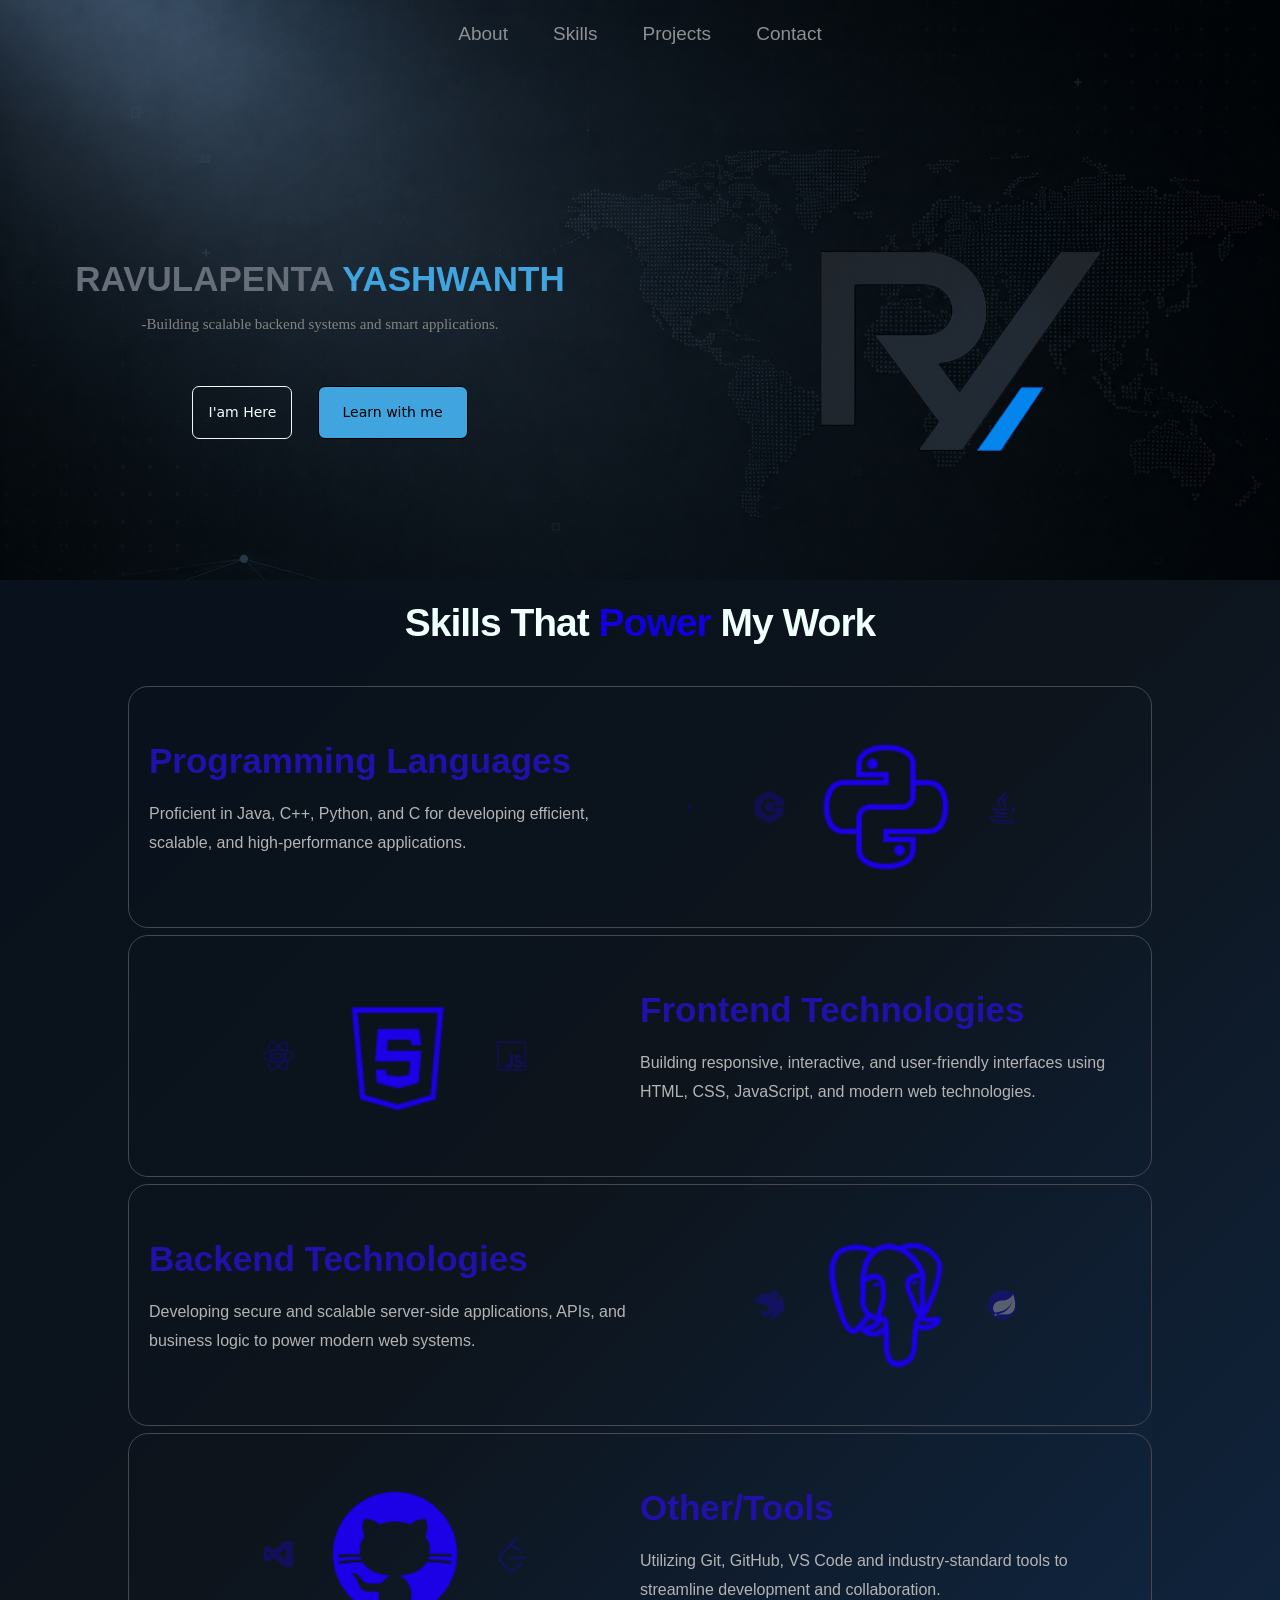
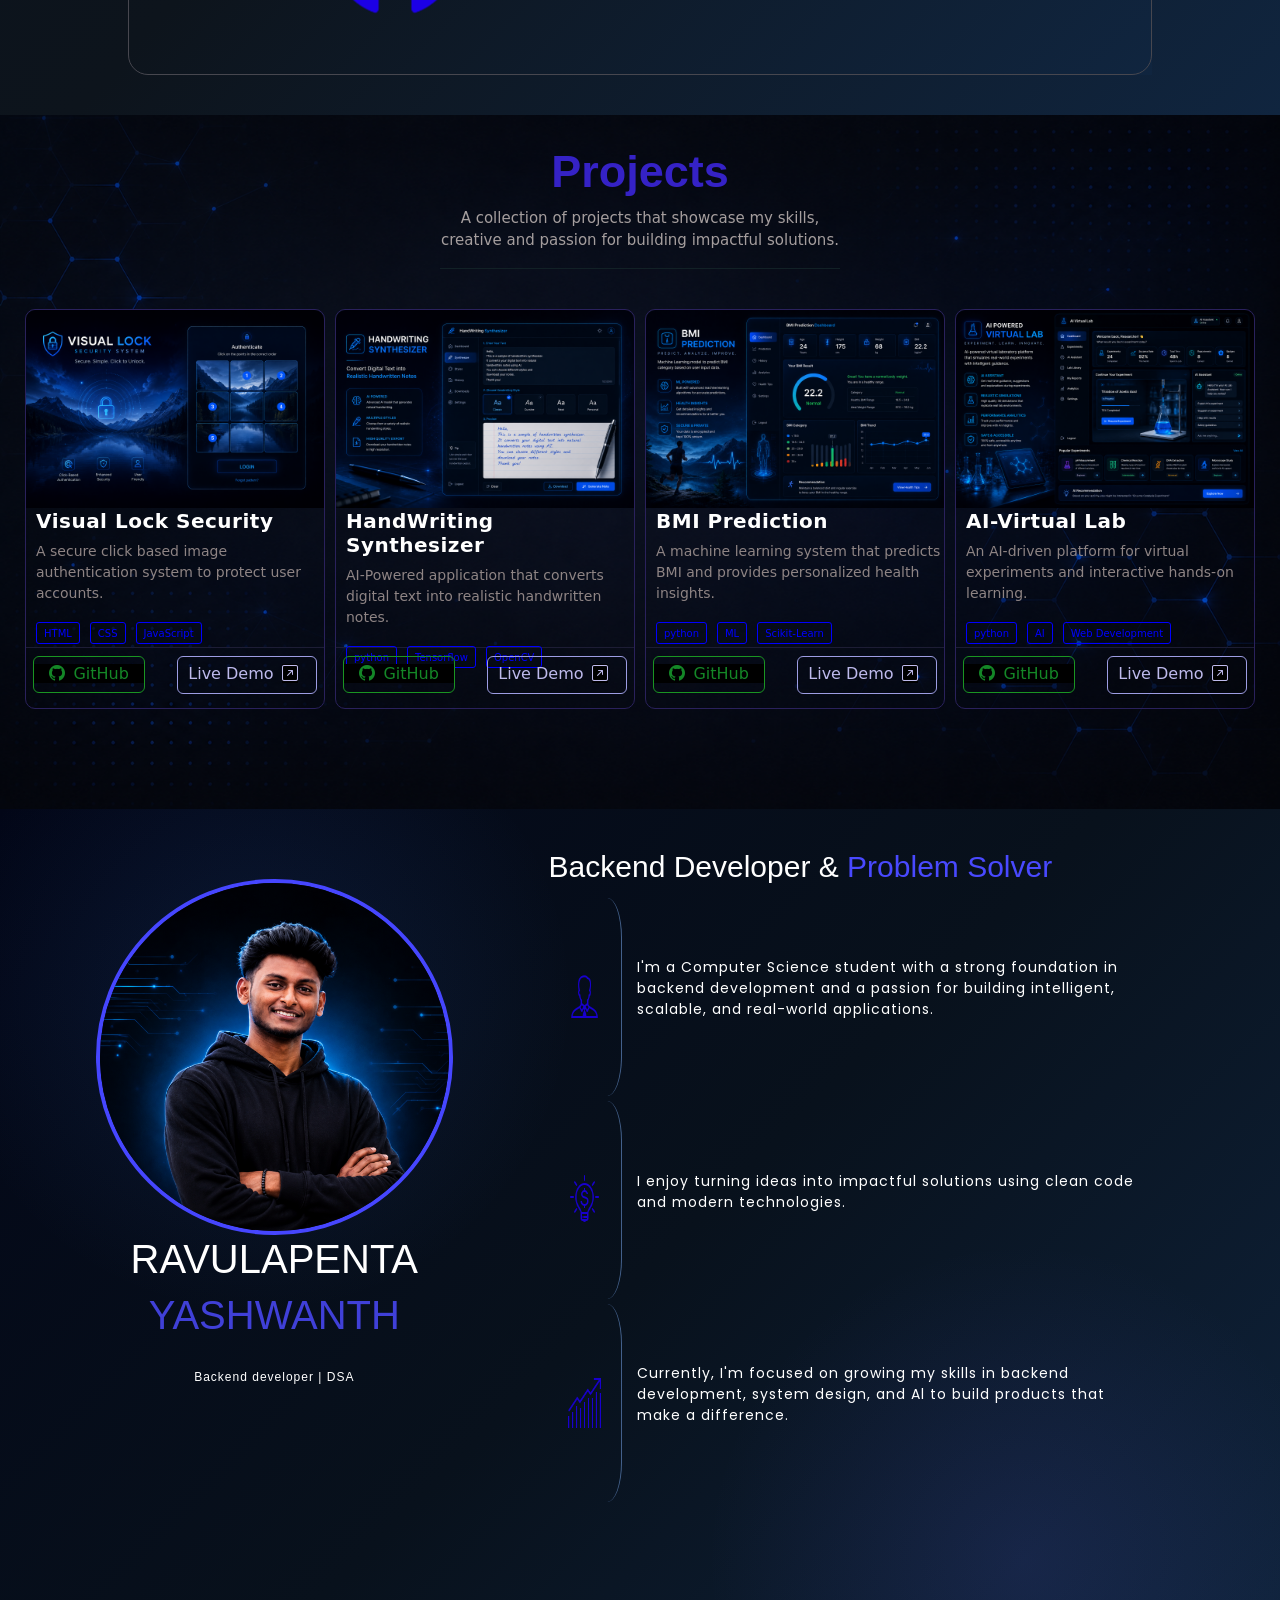
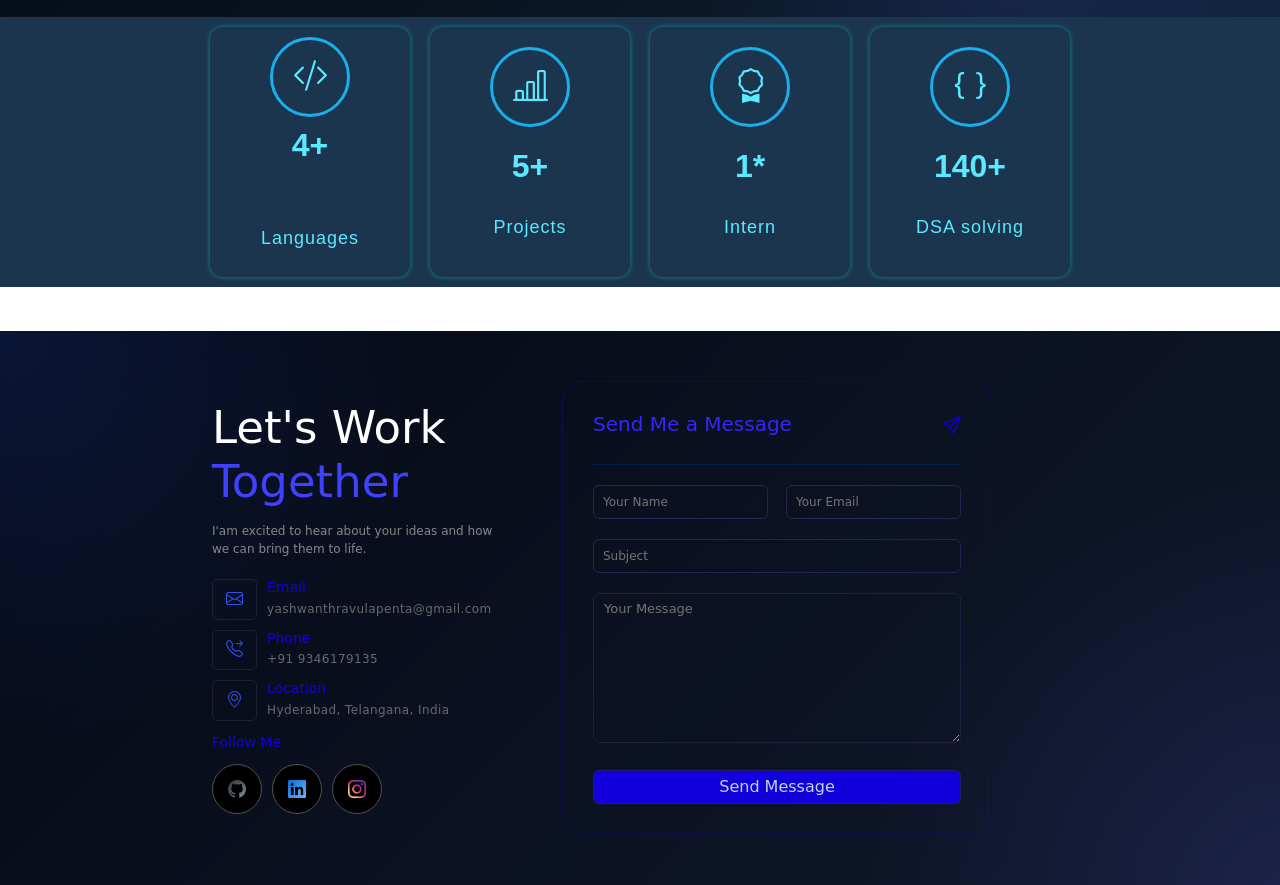
==== commit aae7c961: "links" ====
--- a/index.html
+++ b/index.html
@@ -255,7 +255,7 @@
                 </div>
                 <div class="project_card_buttons_box">
                     <div>
-                        <button class="project_card_button2"><i class="bi bi-github me-2"></i>GitHub</button>
+                        <a href="https://github.com/YashwanthRavulapenta/VisualLockSecurity" target="_blank"><button class="project_card_button2"><i class="bi bi-github me-2"></i>GitHub</button></a>
                     </div>
                     <div>
                         <button class="project_card_button1">Live Demo<i class="bi bi-arrow-up-right-square mx-2"></i></button>
@@ -286,7 +286,7 @@
                 </div>
                 <div class="project_card_buttons_box">
                     <div>
-                        <button class="project_card_button2"><i class="bi bi-github me-2"></i>GitHub</button>
+                        <a href="https://github.com/YashwanthRavulapenta/HandWritingSynthesizer" target="_blank"><button class="project_card_button2"><i class="bi bi-github me-2"></i>GitHub</button></a>
                     </div>
                     <div>
                         <button class="project_card_button1">Live Demo<i class="bi bi-arrow-up-right-square mx-2"></i></button>
@@ -317,7 +317,7 @@
                 </div>
                 <div class="project_card_buttons_box">
                     <div>
-                        <button class="project_card_button2"><i class="bi bi-github me-2"></i>GitHub</button>
+                        <a href="https://github.com/YashwanthRavulapenta/BMI_PREDICTION" target="_blank"><button class="project_card_button2"><i class="bi bi-github me-2"></i>GitHub</button></a>
                     </div>
                     <div>
                         <button class="project_card_button1">Live Demo<i class="bi bi-arrow-up-right-square mx-2"></i></button>
@@ -348,7 +348,7 @@
                 </div>
                 <div class="project_card_buttons_box">
                     <div>
-                        <button class="project_card_button2"><i class="bi bi-github me-2"></i>GitHub</button>
+                        <a href="http://github.com/YashwanthRavulapenta/AI-VirtualLab"><button class="project_card_button2"><i class="bi bi-github me-2"></i>GitHub</button></a>
                     </div>
                     <div>
                         <button class="project_card_button1">Live Demo<i class="bi bi-arrow-up-right-square mx-2"></i></button>
@@ -438,7 +438,7 @@
                 <div>
                     <h1 class="count">4+</h1>
                 </div>
-    
+                <hr class="hrrrr">
                 <div>
                     <p class="count_card_name">Languages</p>
                 </div>
@@ -499,10 +499,10 @@
                         </div>
                         <div class="e_p_l_name_info_box">
                             <div>
-                                <h1 class="e_p_l_name">Email</h1>
+                                <a style="text-decoration: none;" href="mailto:yashuravulapenta@gmail.com" target="_blank"><h1 class="e_p_l_name">Email</h1></a>
                             </div>
                             <div>
-                                <a href="" class="e_p_l_info">yashwanthravulapenta@gmail.com</a>
+                                <a href="mailto:yashuravulapenta@gmail.com" target="_blank" class="e_p_l_info">yashwanthravulapenta@gmail.com</a>
                             </div>
                         </div>
                     </div>
@@ -512,10 +512,10 @@
                         </div>
                         <div class="e_p_l_name_info_box">
                             <div>
-                                <h1 class="e_p_l_name">Phone</h1>
+                                <a style="text-decoration: none;" href="tel:+919876543210" target="_blank"><h1 class="e_p_l_name">Phone</h1></a>
                             </div>
                             <div>
-                                <a href="" class="e_p_l_info">+91 9346179135</a>
+                                <a href="tel:+919876543210" class="e_p_l_info">+91 9346179135</a>
                             </div>
                         </div>
                     </div>
@@ -525,10 +525,10 @@
                         </div>
                         <div class="e_p_l_name_info_box">
                             <div>
-                                <h1 class="e_p_l_name">Location</h1>
+                               <a href="https://maps.google.com/?q=Hyderabad, Telangana" target="_blank" style="text-decoration: none;"> <h1 class="e_p_l_name">Location</h1></a>
                             </div>
                             <div>
-                                <a href="" class="e_p_l_info">Hyderabad, Telangana, India</a>
+                                <a href="https://maps.google.com/?q=Hyderabad, Telangana" class="e_p_l_info">Hyderabad, Telangana, India</a>
                             </div>
                         </div>
                     </div>
@@ -538,13 +538,13 @@
                 </div>
                 <div class="follow_icon_box">
                     <div class="follow_icon">
-                        <a href=""><i class="bi bi-github follow_icon_symbol1"></i></a>
+                        <a href="https://github.com/YashwanthRavulapenta" target="_blank"><i class="bi bi-github follow_icon_symbol1"></i></a>
                     </div>
                     <div class="follow_icon">
-                        <a href=""><i class="bi bi-linkedin follow_icon_symbol2"></i></a>
+                        <a href="https://www.linkedin.com/in/yashwanth-r-9160b4257/" target="_blank"><i class="bi bi-linkedin follow_icon_symbol2"></i></a>
                     </div>
                     <div class="follow_icon">
-                        <a href=""><i class="bi bi-instagram follow_icon_symbol3"></i></a>
+                        <a href="https://github.com/YashwanthRavulapenta" target="_blank"><i class="bi bi-instagram follow_icon_symbol3"></i></a>
                     </div>
                 </div>
             </div>
--- a/style.css
+++ b/style.css
@@ -600,19 +600,13 @@
     position: relative;
 
 }
-.active{
-    position: absolute;
-    left: 350px;
-    top: 310px;
-    height: 27px;
-    width: 27px;
-    border-radius: 50%;
-    animation: glow 0.8s infinite 0.4s alternate ease-in;
-}
 @media screen and (max-width:1275px) {
     .active{
         display: none;
     }
+}
+.hrrrr{
+    color: #023be5;
 }
 @keyframes glow{
     from{
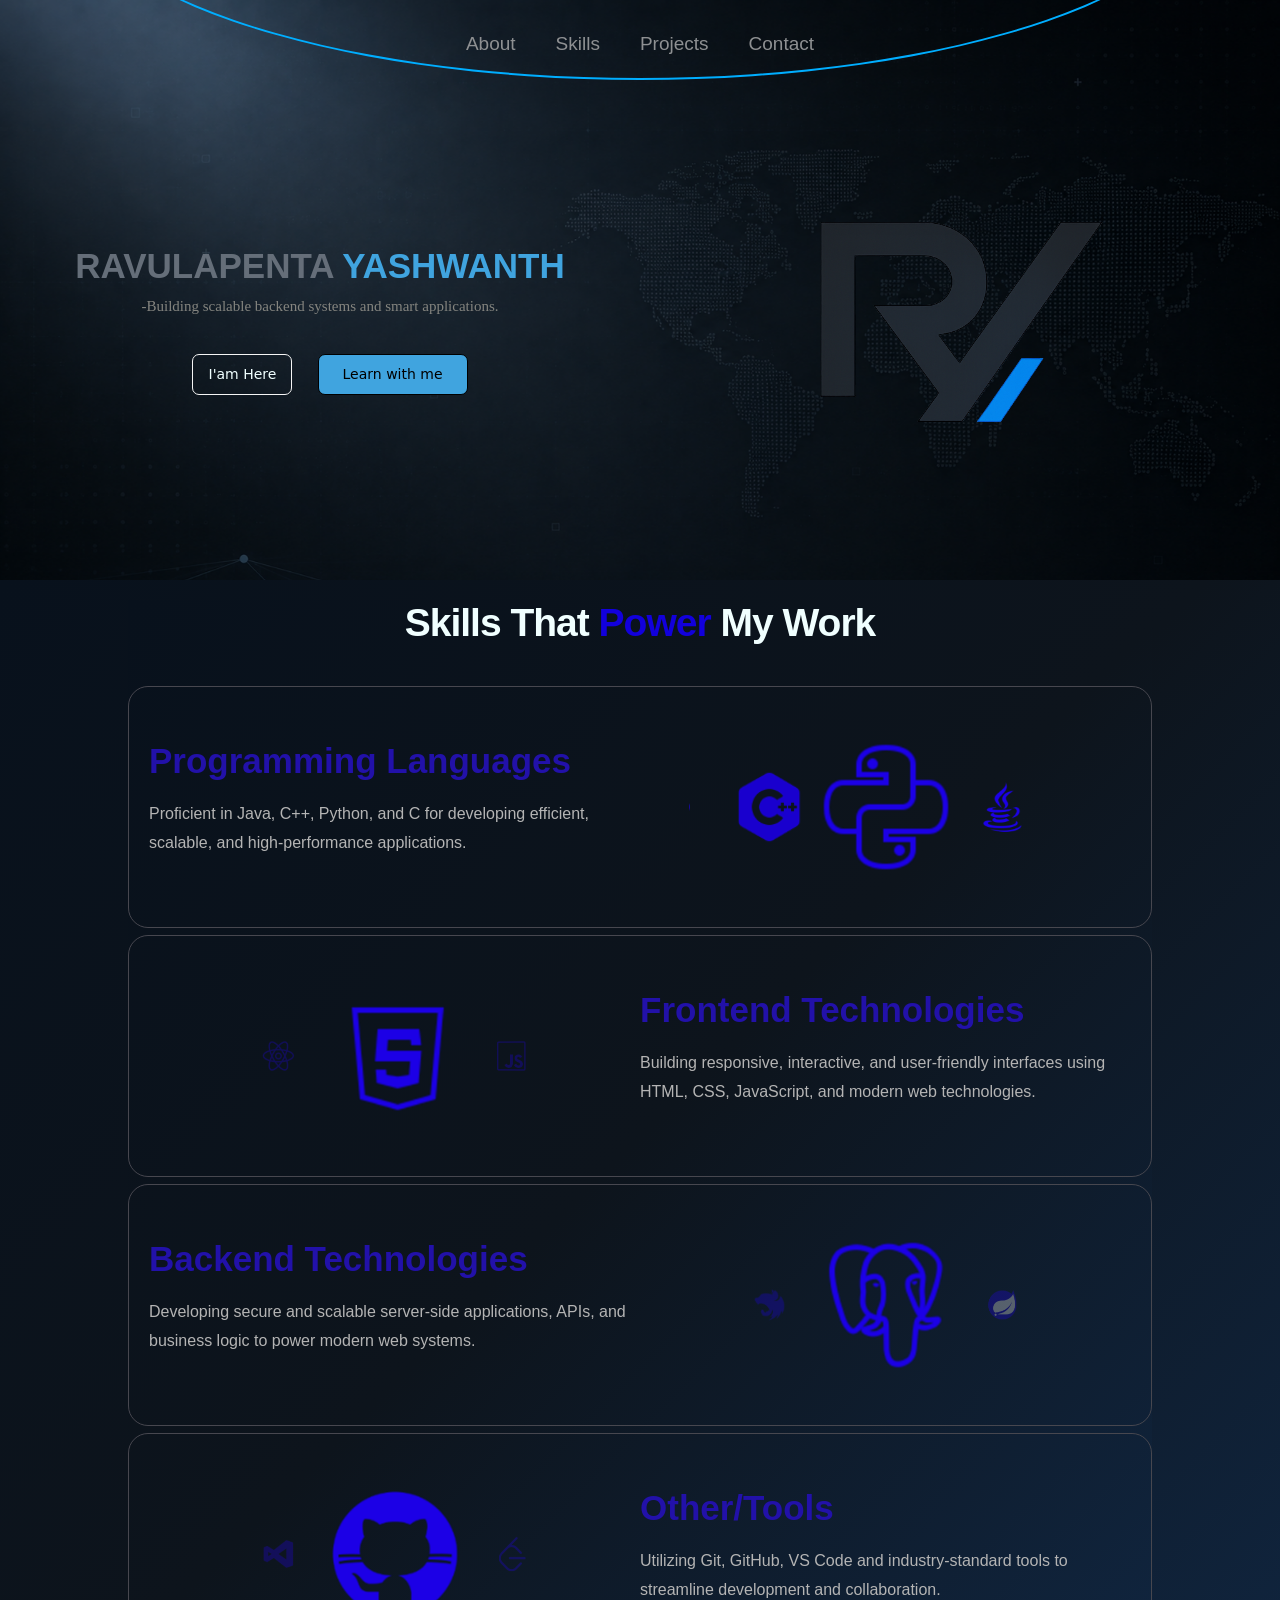
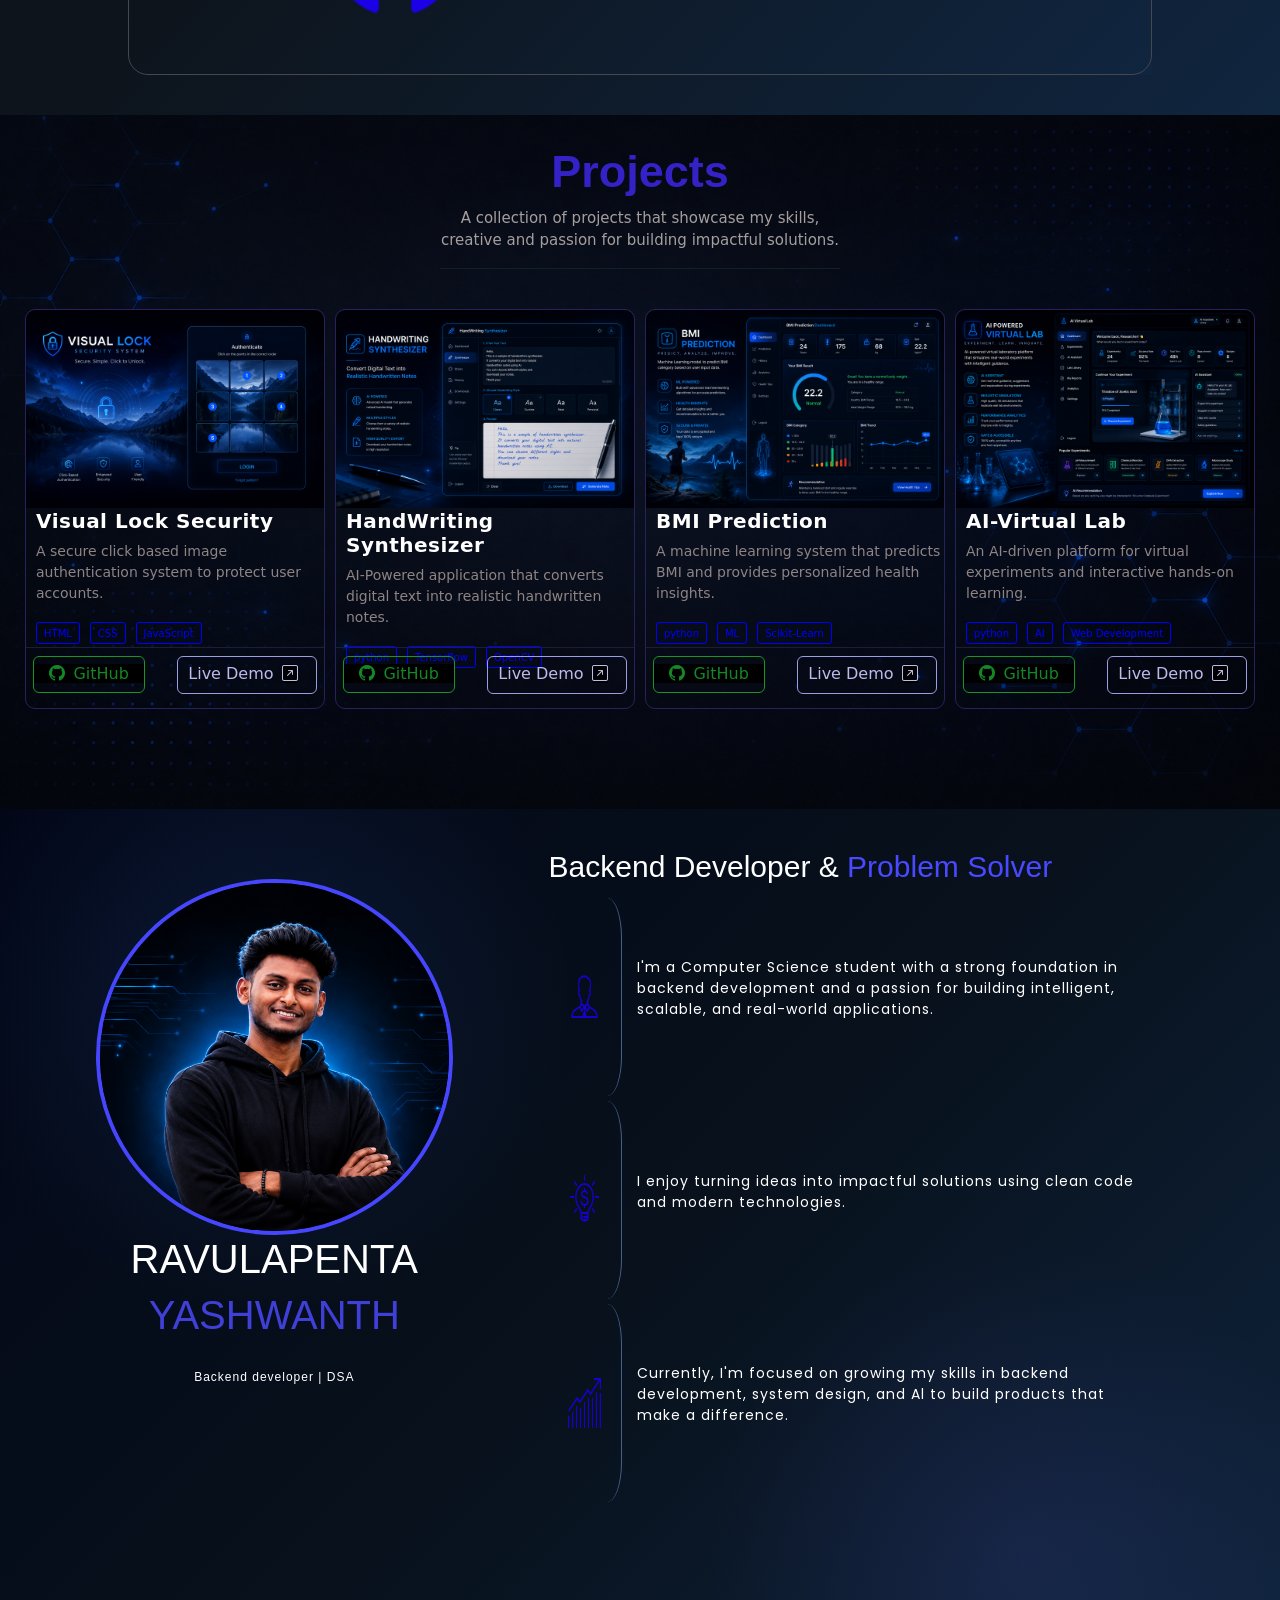
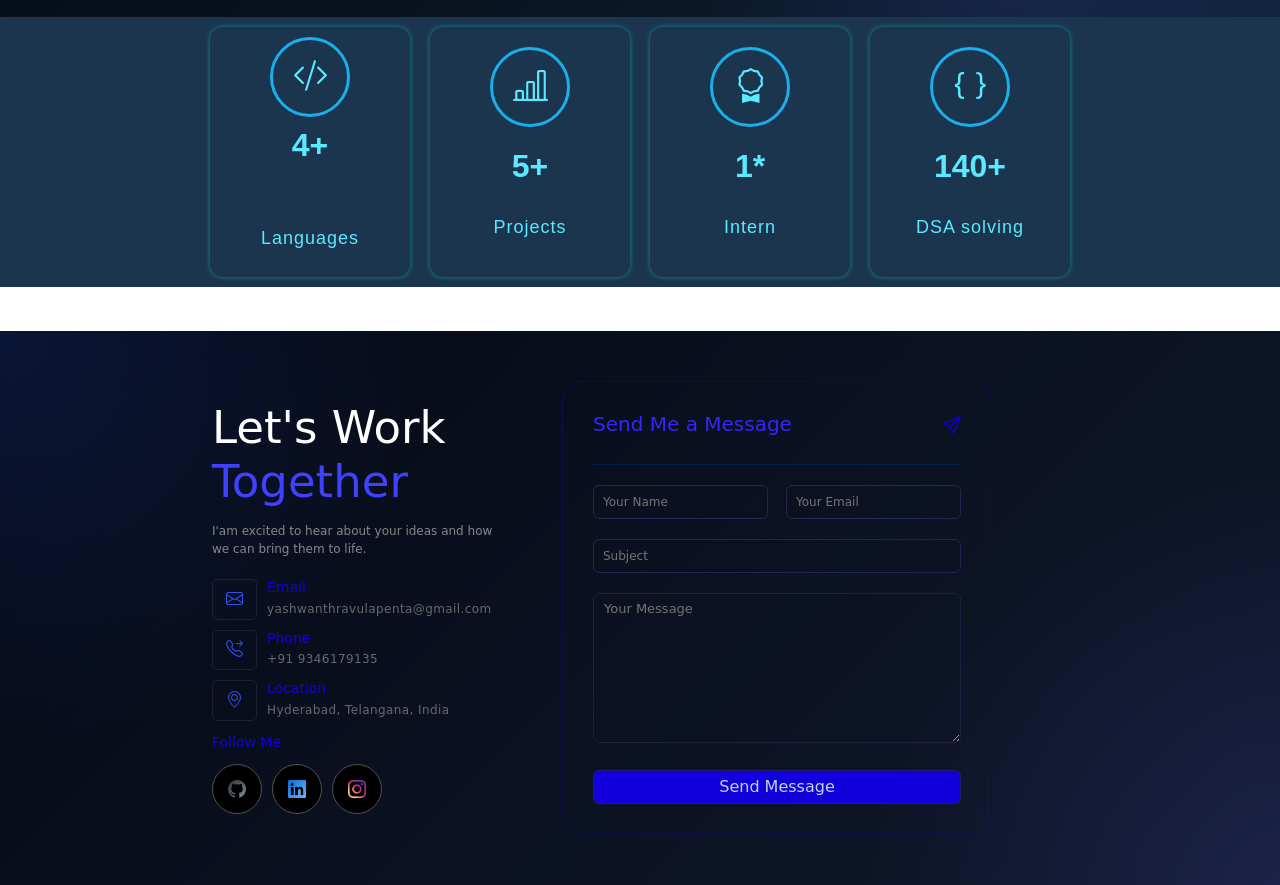
==== commit 03620408: "navSectionUpdation" ====
--- a/index.html
+++ b/index.html
@@ -21,10 +21,10 @@
 <body>
     <main class="hero_and_nav_section">
         <nav>
-            <div>
+            <div class="nav_links">
                 <a href="#about_page">About</a>
                 <a href="#skills_page">Skills</a>
-                <a href="#project_page">Projects</a>
+                <a href="#project_page">Projects</a>    
                 <a href="#contact_page">Contact</a>
             </div>
         </nav>
@@ -38,7 +38,7 @@
                         -Building scalable backend systems and smart applications.
                     </p>
                 </div>
-                <div style="margin-top: 10px;">
+                <div>
                     <button class="main_sec_button1">I'am Here</button>
                     <button class="main_sec_button2">Learn with me</button>
                 </div>
--- a/style.css
+++ b/style.css
@@ -10,6 +10,7 @@
     box-sizing: border-box;
 }
 .hero_and_nav_section{
+    position: relative;
     background-image: url("./Bgimages/heroback5.png");
     background-size: cover;
     width: 100%;
@@ -34,11 +35,23 @@
     font-size: 19px;
     font-weight: 500;
     background-color: transparent;
+    transition: font-size 0.3s , font-weight 0.3s;
+}
+.nav_links{
+    position: absolute;
+    top: -320px;
+    z-index: 9999;
+    width: 90%;
+    border-radius: 50%;
+    height: 400px;
+    display: flex;
+    justify-content: center;
+    align-items: flex-end;
+    border: 2px solid rgb(0, 174, 255);
 }
 nav div a:hover{
     color: #40a4df;
     font-size: 22px;
-    transition: 4ms;
     font-weight: 500;
 }
 .my_image{
@@ -77,7 +90,6 @@
    color: antiquewhite;
    display: flex;
    flex-direction: column;
-   row-gap: 5px;
    align-items: center;
    justify-content: center;
    flex-wrap: wrap;
@@ -186,10 +198,12 @@
 }
 
 .main_sec_button1{
+    transition: font-size 0.2s;
     background-color:transparent;
-    padding: 15px;
+    padding: 9px 15px 9px 15px;
     margin:20px;
     width: 100px;
+    height: auto;
     color: azure;
     border: 1px solid whitesmoke;
     border-radius: 7px;
@@ -202,9 +216,10 @@
     font-size: 15px;
 }
 .main_sec_button2{
+    transition: font-size 0.2s;
     background-color: #40a4df;
     width: 150px;
-    padding: 15px;
+    padding: 9px 16px 9px 16px;
     border: 1px solid ;
     color: rgb(0, 0, 0);
     border-radius: 7px;
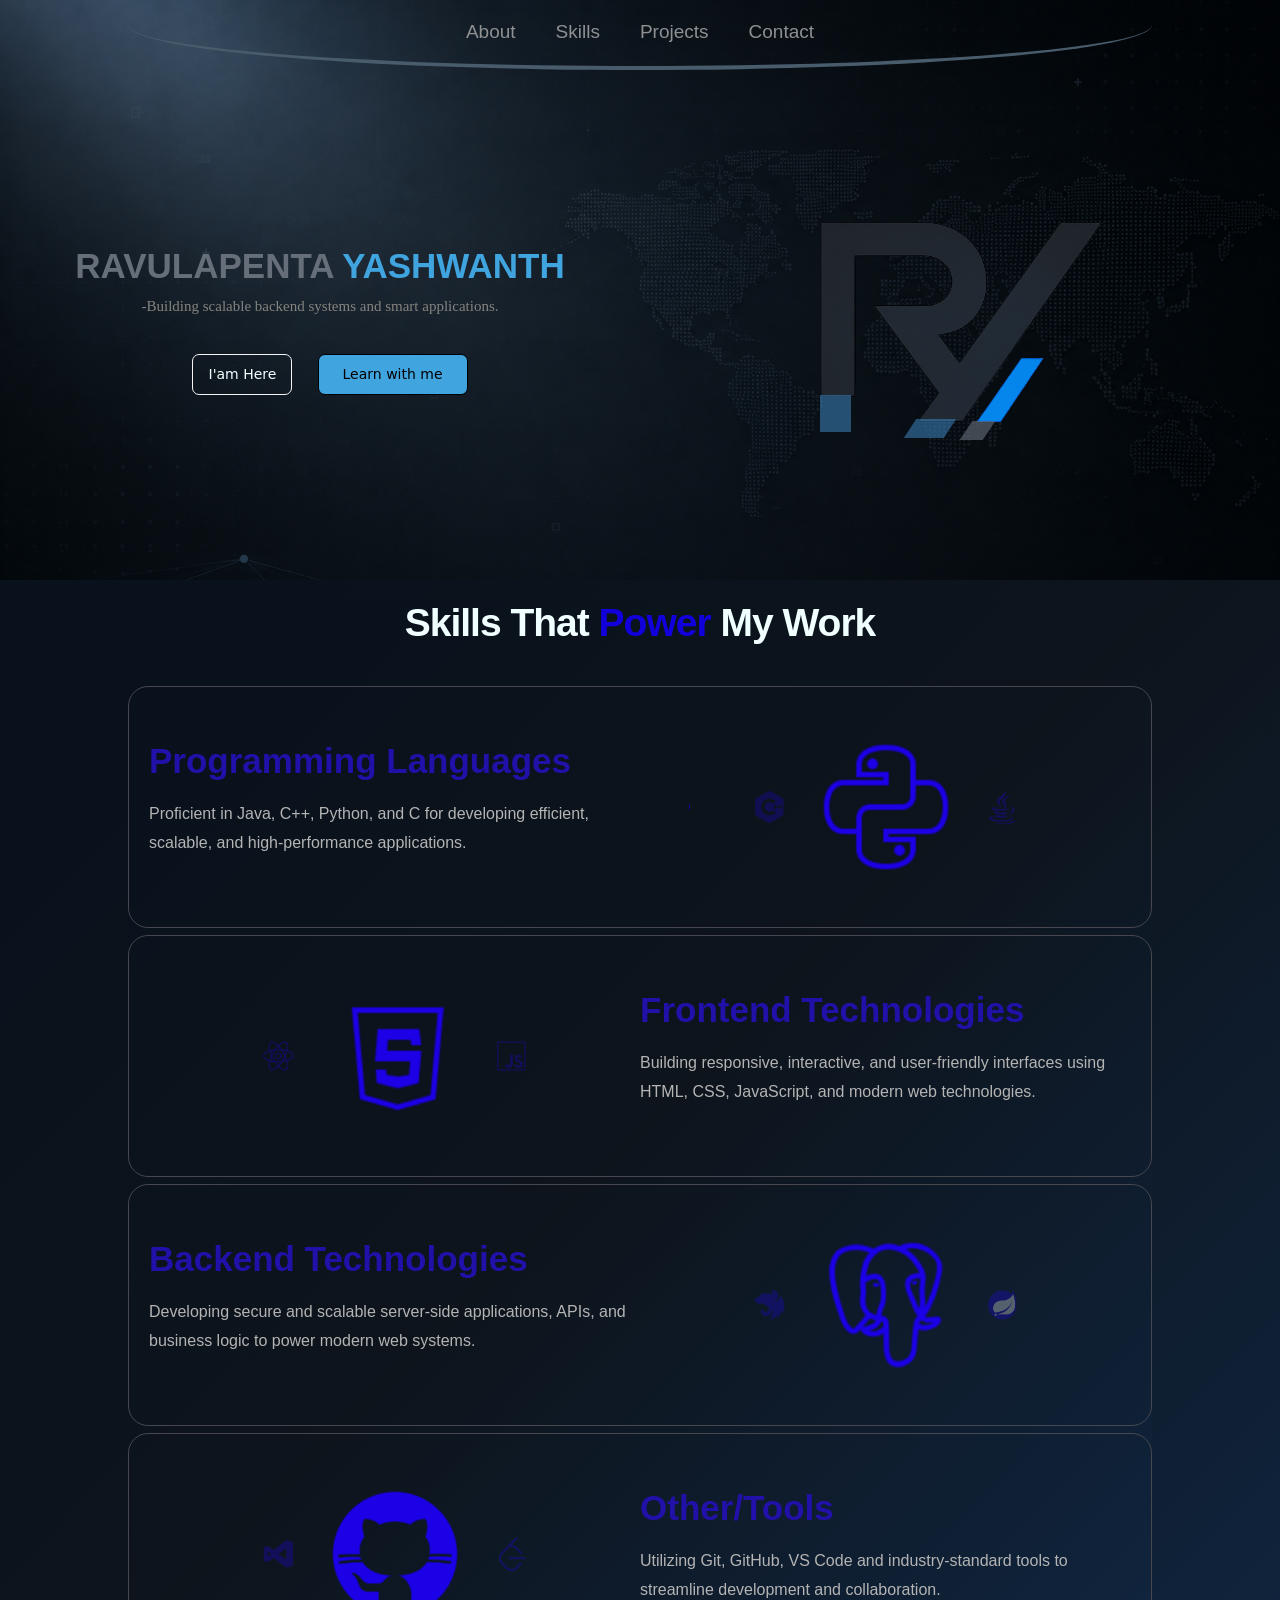
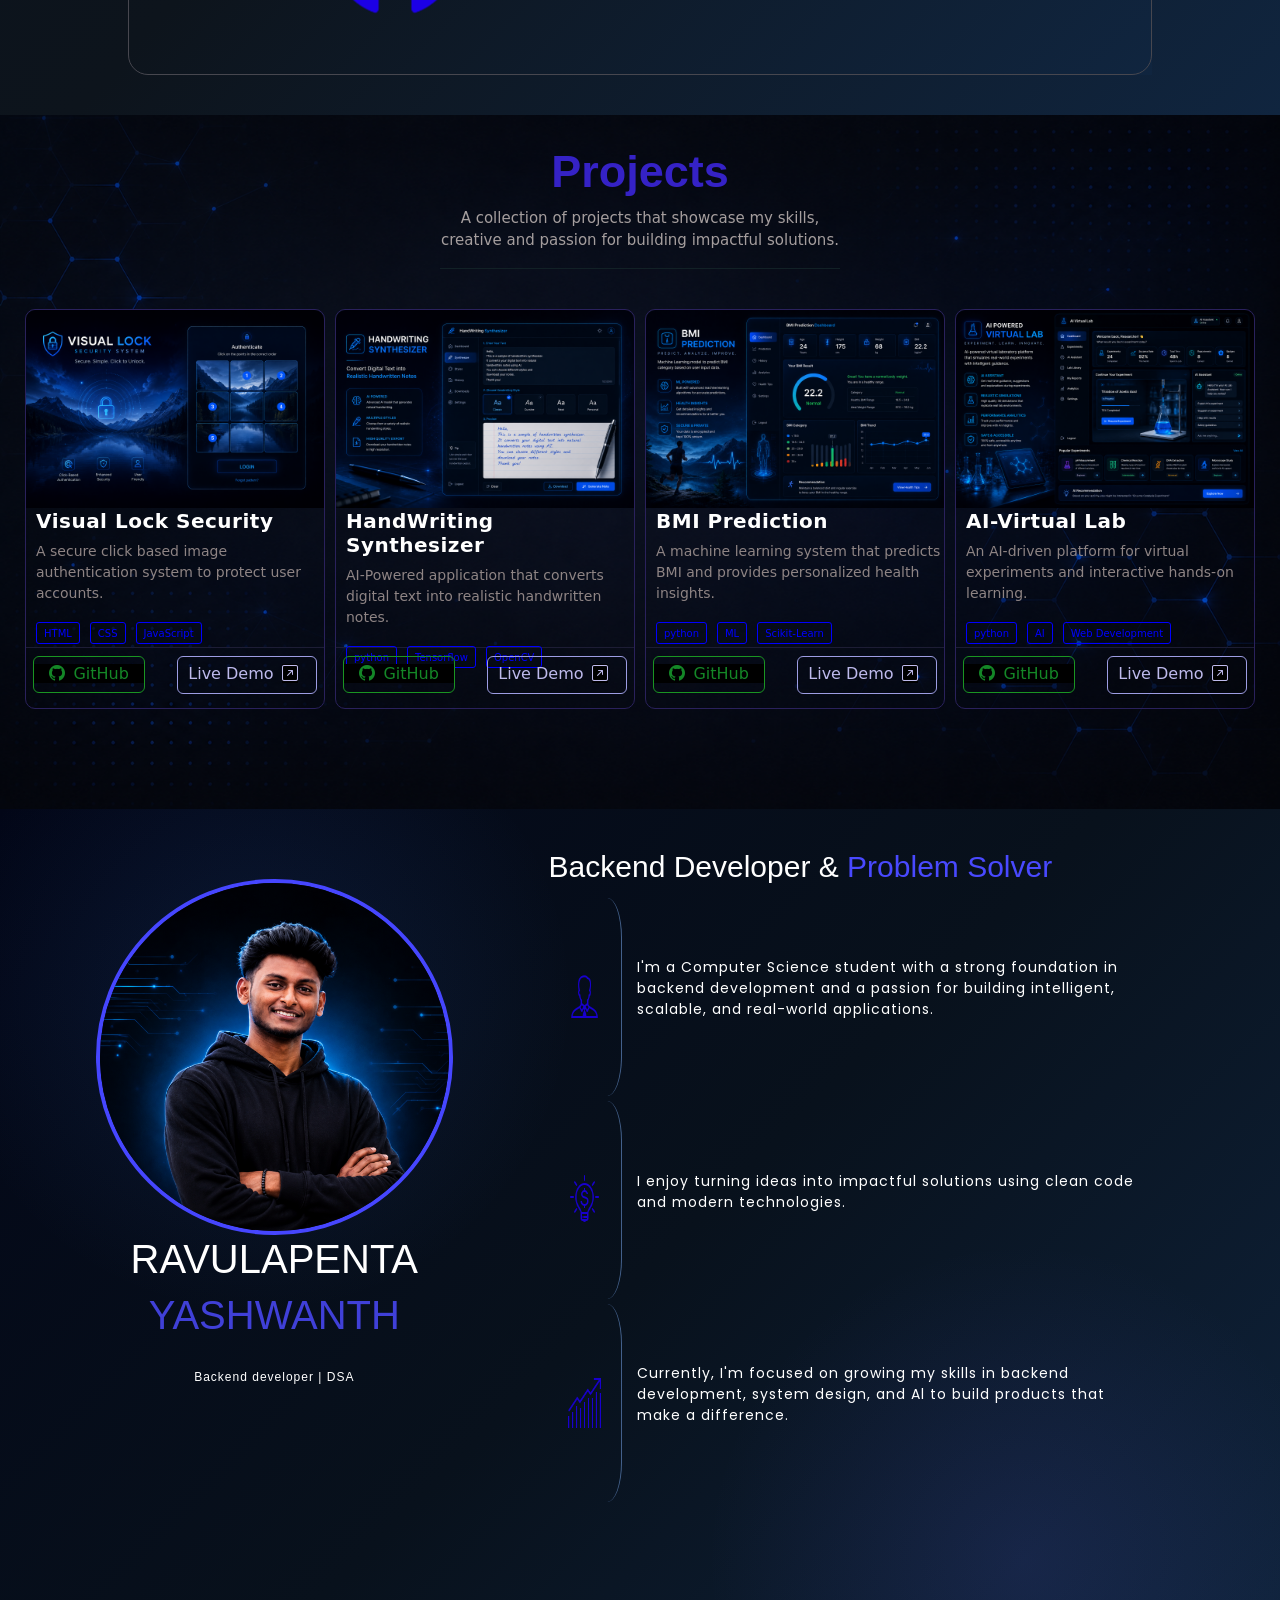
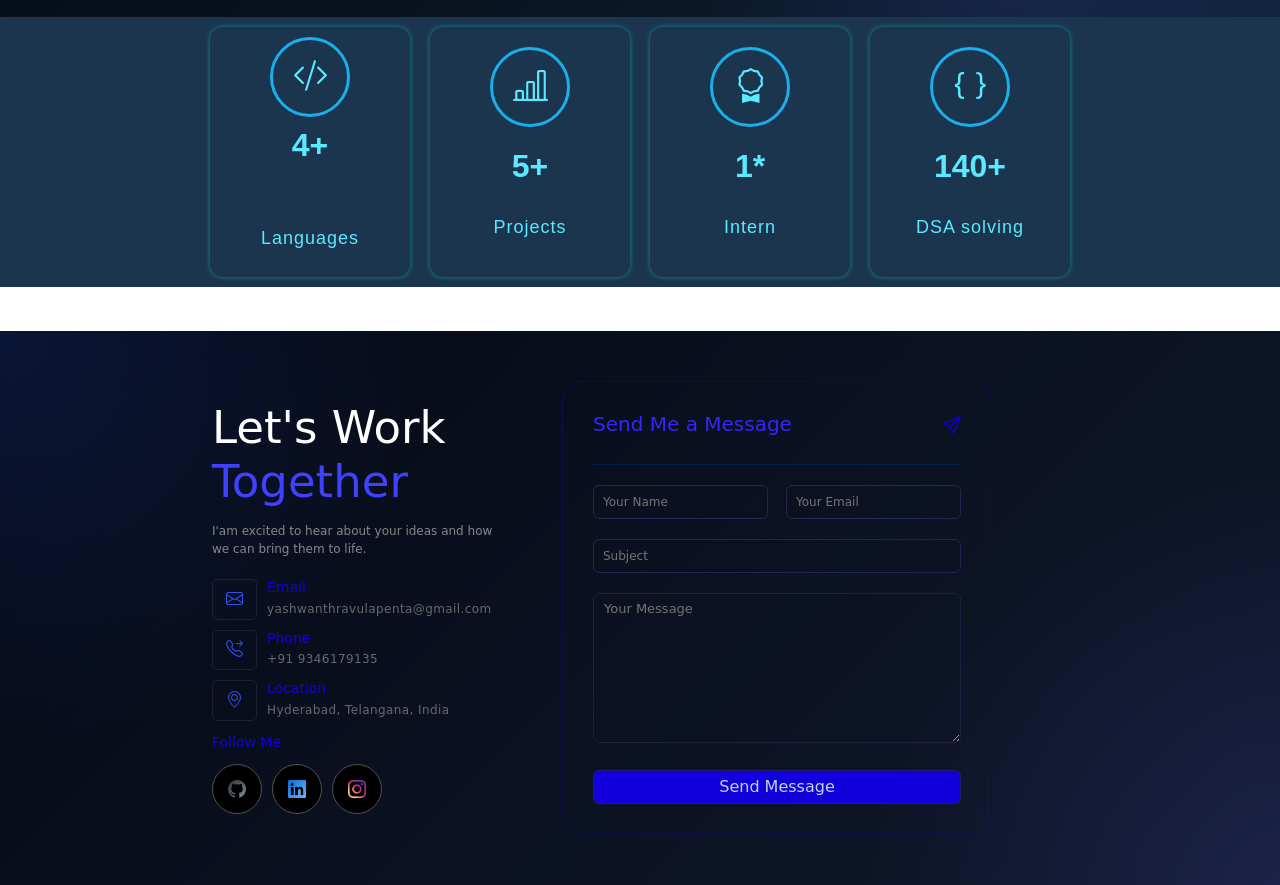
==== commit 8c8b4224: "heroImageUpadation" ====
--- a/index.html
+++ b/index.html
@@ -44,8 +44,11 @@
                 </div>
             </div>
             <div class="main_body_image_and_name_div">
-                <div>
+                <div class="hero_section_image_box">
                     <img src="./skillsImages/yashlogopng2.png" class="my_image" />
+                    <div class="hero_section_style_box1"></div>
+                    <div class="hero_section_style_box2"></div>
+                    <div class="hero_section_style_box3"></div>
                 </div>
                 <div class="my_name_at_logo">
                     <h1 class="name">RAVULAPENTA <span class="yash">YASHWANTH</span></h1>
--- a/style.css
+++ b/style.css
@@ -39,16 +39,16 @@
 }
 .nav_links{
     position: absolute;
-    top: -320px;
-    z-index: 9999;
-    width: 90%;
+    top: -20px;
+    width: 80%;
     border-radius: 50%;
-    height: 400px;
+    height: 90px;
     display: flex;
     justify-content: center;
     align-items: flex-end;
-    border: 2px solid rgb(0, 174, 255);
-}
+    border-bottom: 4px solid rgb(72, 92, 108);
+}
+
 nav div a:hover{
     color: #40a4df;
     font-size: 22px;
@@ -240,9 +240,133 @@
 div , p , h1 , h2 , h3 , img{
     background-color: transparent;
 }
-
-
-
+.hero_section_image_box{
+    position: relative;
+}
+.hero_section_style_box1{
+    position: absolute;
+    top: 385px;
+    left: 180px;
+    width: 31px;
+    height: 40px;
+    opacity: 0;
+    background-color: #3e86c08c;
+    animation: moveHeight 1.7s forwards infinite alternate;
+}
+
+@keyframes moveHeight {
+    from{
+        opacity: 0;
+        height: 0px;
+    }to{
+        opacity: 1;
+        height: 37px;
+    }
+}
+.hero_section_style_box2{
+    position: absolute;
+    top: 409px;
+    left: 270px;
+    width: 40px;
+    height: 19px;
+    opacity: 0;
+    background-color: #3e86c08c;
+    animation: moveCross1 1.7s forwards infinite alternate;
+}
+@keyframes moveCross1 {
+    from{
+        opacity: 0;
+        transform: skewX(-33deg);
+        height: 0px;
+    }to{
+        opacity: 1;
+        transform: skewX(-33deg);
+        height: 19px;
+    }
+}
+.hero_section_style_box3{
+    position: absolute;
+    top: 411px;
+    left: 326px;
+    width: 23px;
+    height: 18px;
+    background-color: rgba(101, 110, 121, 0.623);
+    animation: moveCross2 1.7s forwards infinite alternate;
+
+}
+@keyframes moveCross2 {
+    from{
+        opacity: 0;
+        transform: skewX(-34deg);
+        height: 0px;
+    }to{
+        opacity: 1;
+        transform: skewX(-34deg);
+        height: 19px;
+    }
+}
+@media screen and (max-width:500px) {
+    .hero_section_style_box1{
+        position: absolute;
+        top: 243px;
+        left: 114px;
+        width: 20px;
+        height: 20px;
+        opacity: 0;
+        background-color: #3e86c08c;
+        animation: moveHeight 1.5s forwards infinite alternate;
+    }
+    @keyframes moveHeight {
+        from{
+            opacity: 0;
+            height: 0px;
+        }to{
+            opacity: 1;
+            height: 22px;
+        }
+    }
+    .hero_section_style_box2{
+        position: absolute;
+        top: 259px;
+        left: 171px;
+        width: 25px;
+        height: 9px;
+        opacity: 0;
+        background-color: #3e86c08c;
+        animation: moveCross2 1.5s forwards infinite alternate;
+    }
+    @keyframes moveCross2 {
+        from{
+            opacity: 0;
+            transform: skewX(-34deg);
+            height: 0px;
+        }to{
+            opacity: 1;
+            transform: skewX(-34deg);
+            height: 9px;
+        }
+    }
+    .hero_section_style_box3{
+        position: absolute;
+        top: 260px;
+        left: 207px;
+        width: 15px;
+        height: 9px;
+        background-color: rgba(101, 110, 121, 0.623);
+        animation: moveCross2 1.5s forwards infinite alternate;
+    }
+    @keyframes moveCross2 {
+        from{
+            opacity: 0;
+            transform: skewX(-34deg);
+            height: 0px;
+        }to{
+            opacity: 1;
+            transform: skewX(-34deg);
+            height: 9px;
+        }
+    }
+}
 
 /* skills Section */
 .main_skills_section{
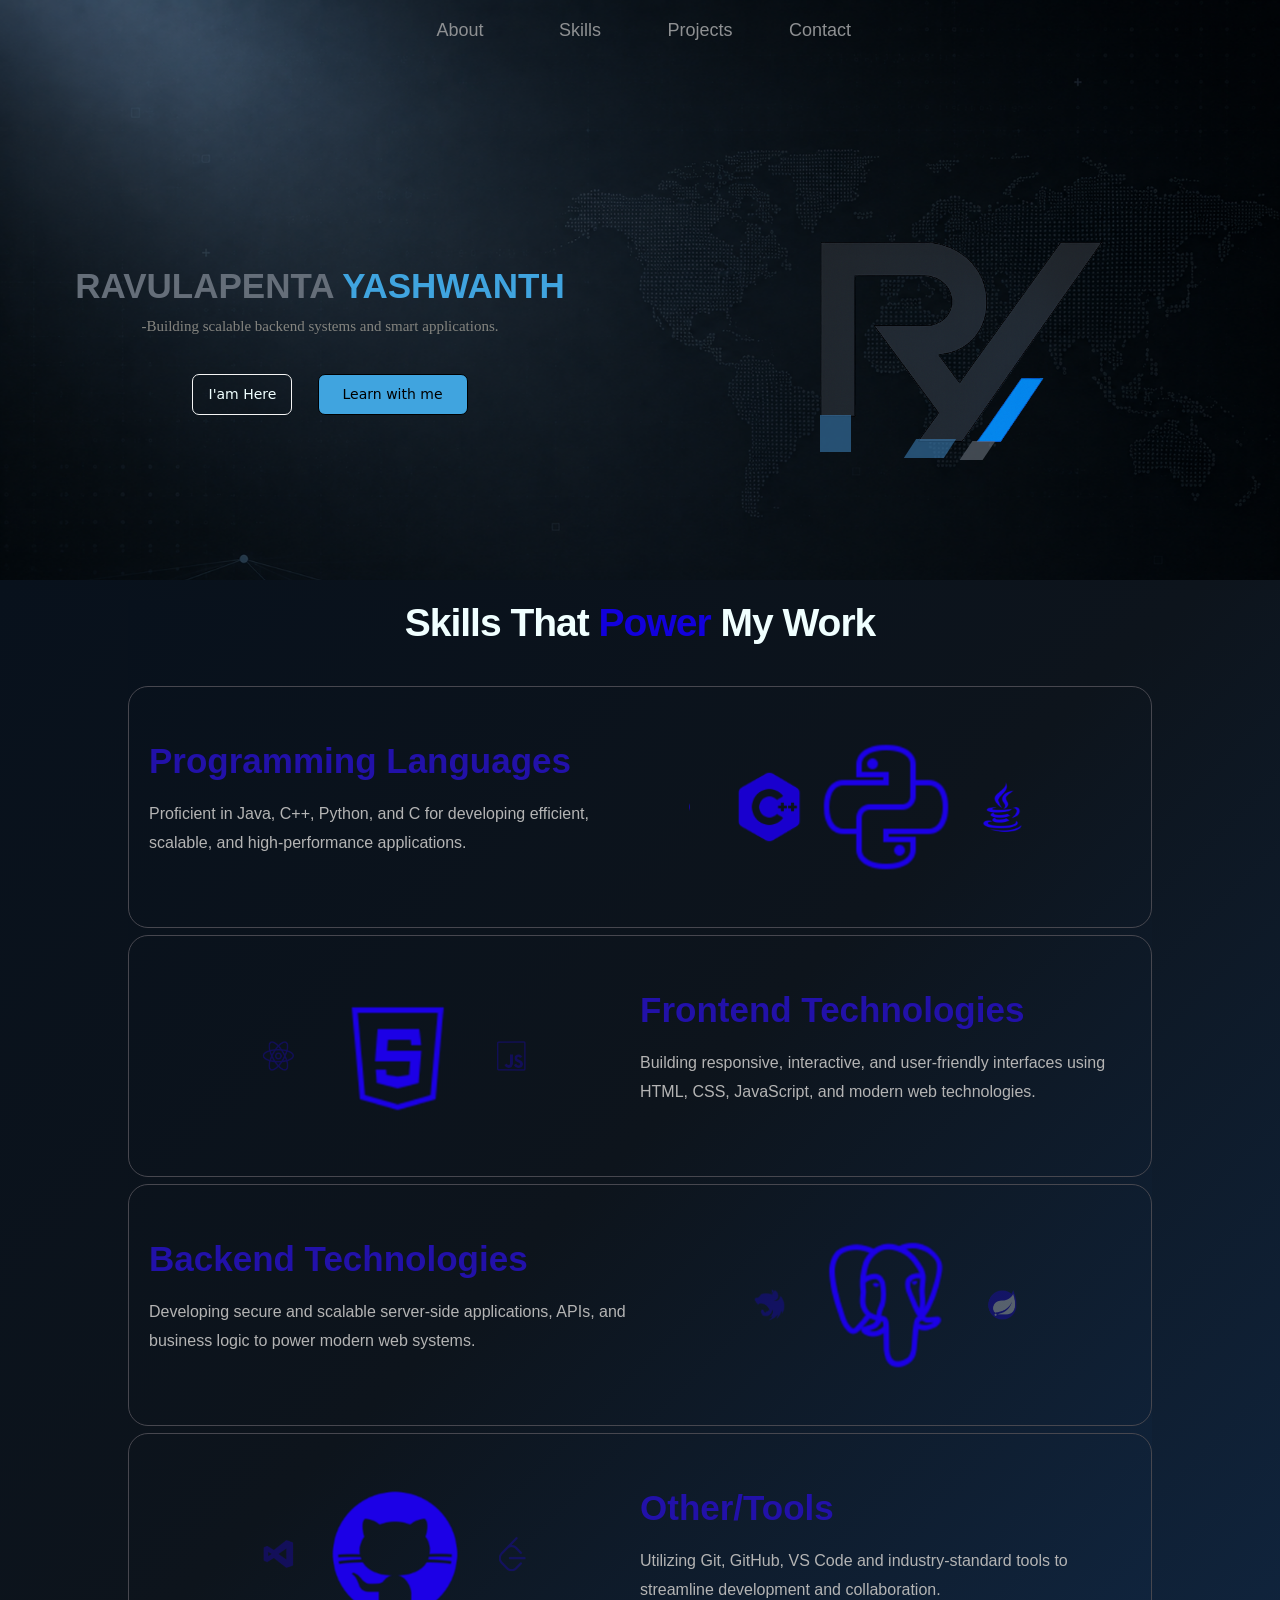
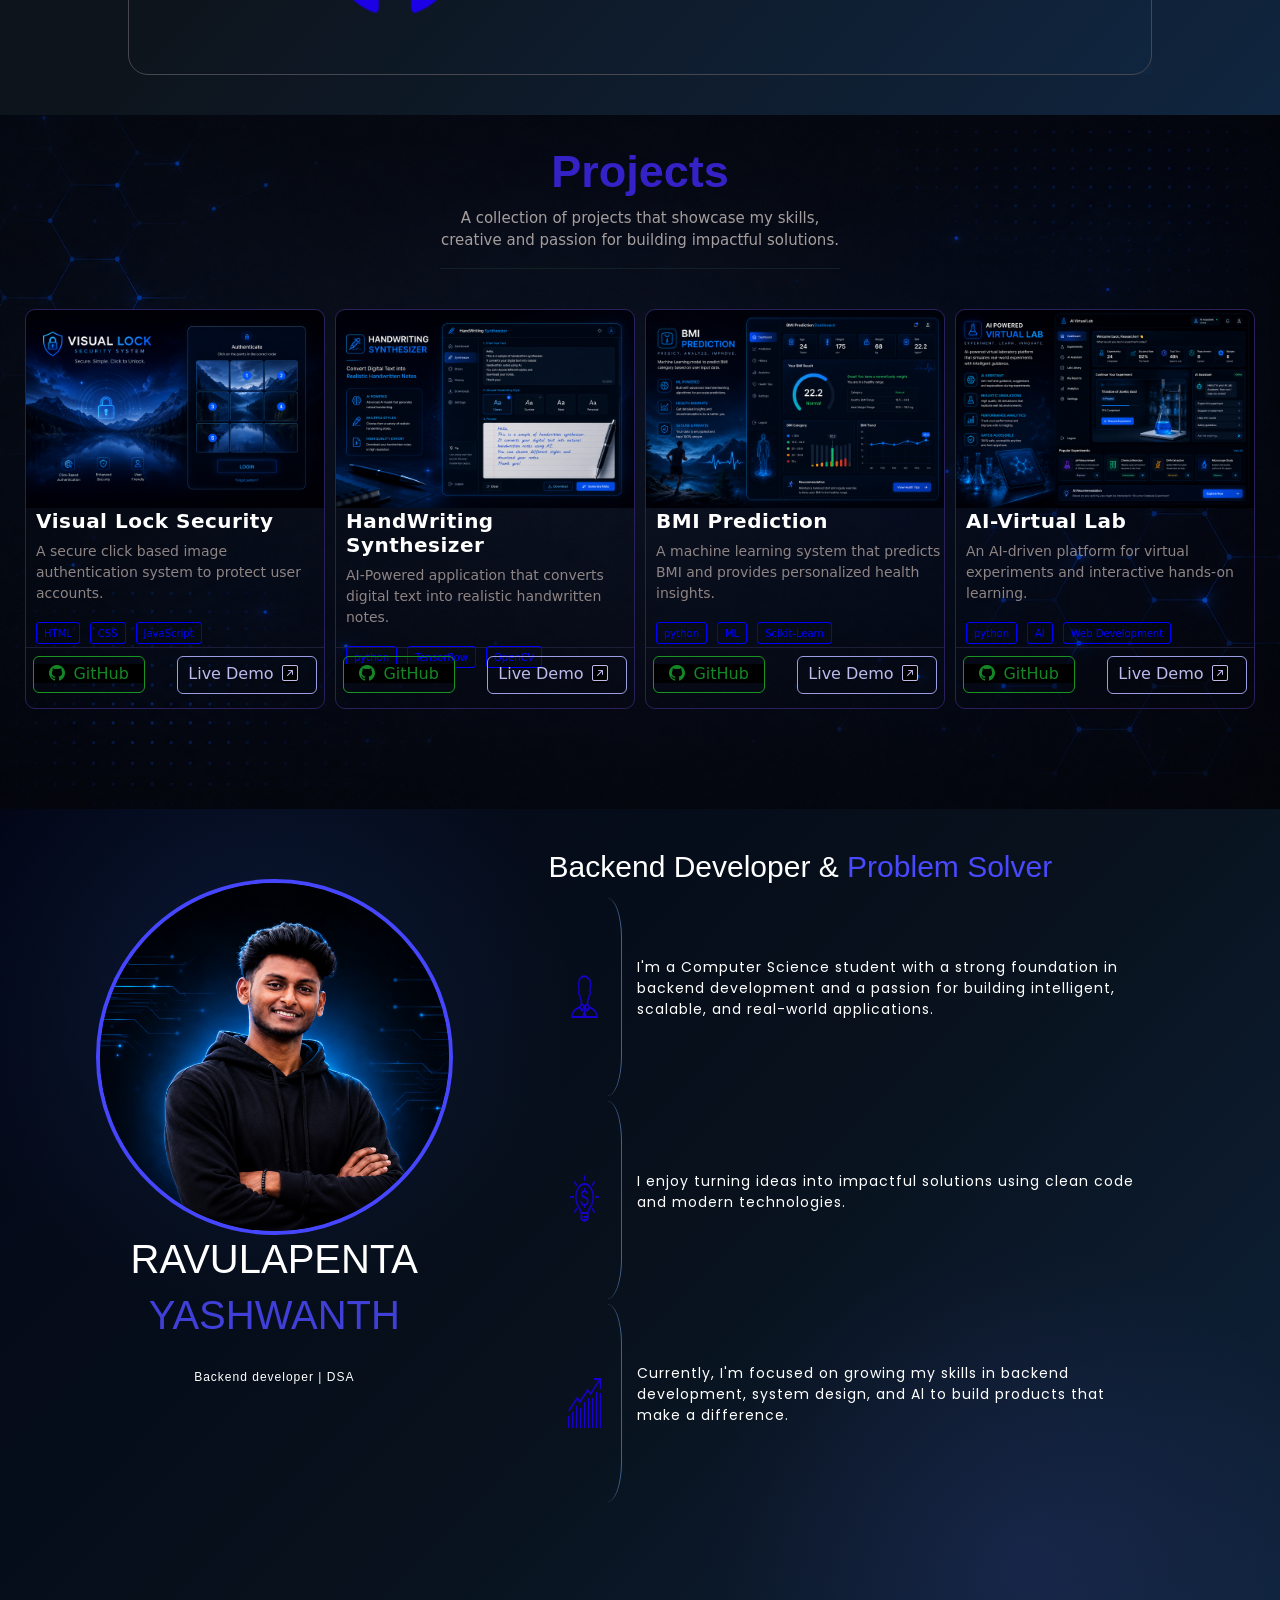
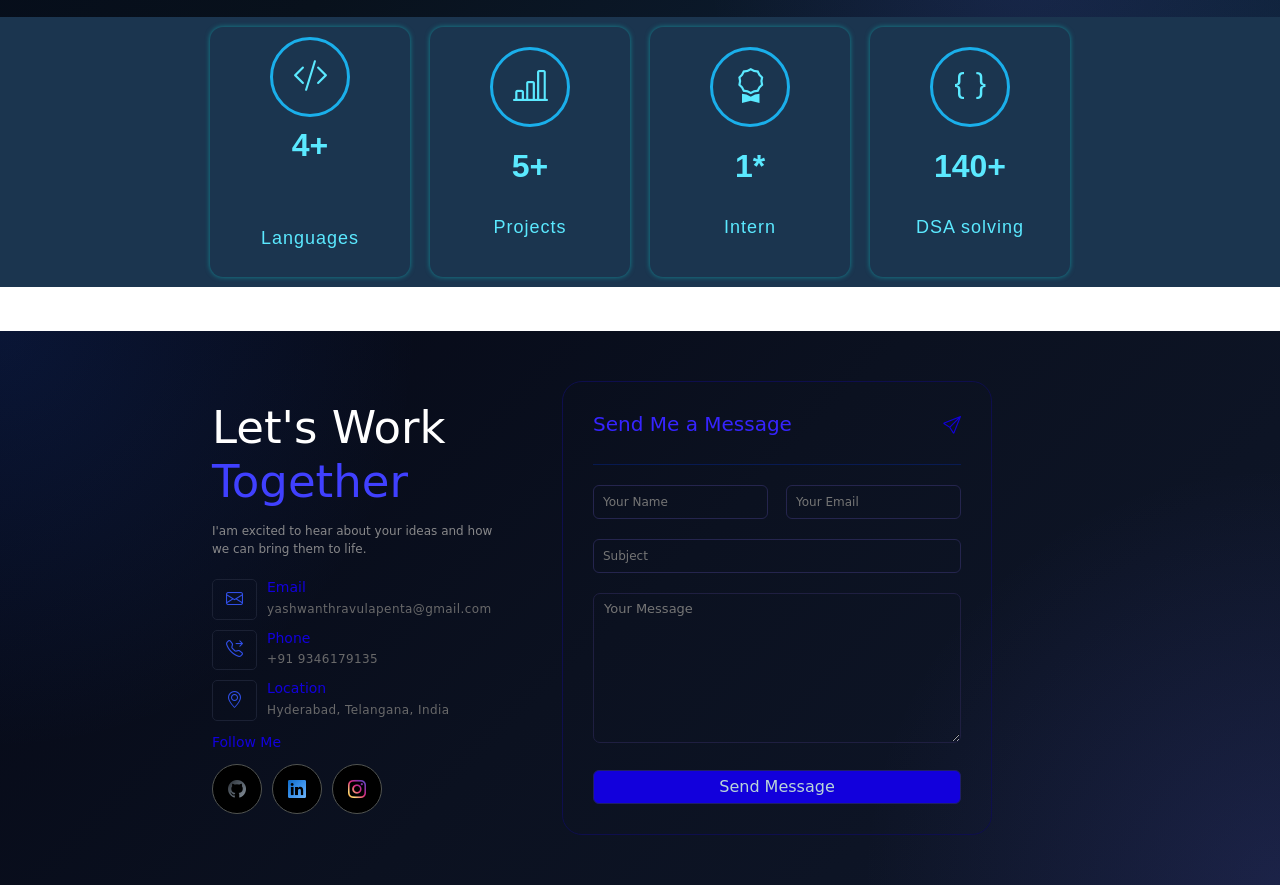
==== commit 810c3533: "heroEntireAnimmationsUpdation" ====
--- a/index.html
+++ b/index.html
@@ -21,11 +21,27 @@
 <body>
     <main class="hero_and_nav_section">
         <nav>
-            <div class="nav_links">
-                <a href="#about_page">About</a>
-                <a href="#skills_page">Skills</a>
-                <a href="#project_page">Projects</a>    
-                <a href="#contact_page">Contact</a>
+            <div class="nav_links_box">
+                <div class="nav_link_box">
+                    <div class="left_move_box"></div>
+                    <a href="#about_page" class="nav_link">About</a>
+                    <div class="right_move_box"></div>
+                </div>
+                <div class="nav_link_box">
+                    <div class="left_move_box"></div>
+                    <a href="#skills_page" class="nav_link">Skills</a>
+                    <div class="right_move_box"></div>
+                </div>
+                <div class="nav_link_box">
+                    <div class="left_move_box"></div>
+                    <a href="#project_page" class="nav_link">Projects</a>
+                    <div class="right_move_box"></div>
+                </div>
+                <div class="nav_link_box">
+                    <div class="left_move_box"></div>
+                    <a href="#contact_page" class="nav_link">Contact</a>
+                    <div class="right_move_box"></div>
+                </div>            
             </div>
         </nav>
         <section class="main_body_section">
--- a/style.css
+++ b/style.css
@@ -19,45 +19,99 @@
     height: 580px;
 }
 nav{
-    padding: 20px;
-    display: flex;
-    position: sticky;
-    top: 0px;
-    justify-content: center; 
     background-color: transparent;
 }
-nav div a{
+
+
+/* .nav_links_box{
+    padding-top: 200px;
+    position: absolute;
+    top: -140px;
+    width: 80%;
+    border-radius: 50%;
+    height: 50px;
+    display: flex;
+    justify-content: center;
+    align-items: flex-end;
+    border-bottom: 4px solid rgba(27, 47, 59, 0.635);
+} */
+/* @media screen and (max-width:500px){
+    .nav_links_box{
+        padding-top: 0px;
+        top: 0px;
+        height: 60px;
+    }
+} */
+.nav_links_box{
+    height: 60px;
+    display: flex;
+    justify-content: center;
+    align-items: center;
+    gap: 10px;
+}
+.nav_link_box{
+    width: 110px;
+    height:22px;
+    display: flex;
+    gap: 3px;
+    justify-content: center;
+    align-items: center;
+}
+.nav_link{
     font-family: 'Space Grotesk', sans-serif;
     text-decoration: none;
     color: rgb(142, 144, 146);
     cursor: pointer;
-    margin: 20px;
-    font-size: 19px;
+    font-size: 18px;
     font-weight: 500;
     background-color: transparent;
-    transition: font-size 0.3s , font-weight 0.3s;
-}
-.nav_links{
-    position: absolute;
-    top: -20px;
-    width: 80%;
-    border-radius: 50%;
-    height: 90px;
-    display: flex;
-    justify-content: center;
-    align-items: flex-end;
-    border-bottom: 4px solid rgb(72, 92, 108);
-}
-
-nav div a:hover{
-    color: #40a4df;
-    font-size: 22px;
-    font-weight: 500;
+    transition: color 0.4s;
 }
 .my_image{
     width: 100%;
     height: 100%;
     animation: glowing 2s infinite;
+}
+.nav_link_box:hover{
+    .left_move_box{
+        width: 12px;
+        height: 5px;
+        background-color: #40a4df;
+        opacity: 0;
+        border-top-left-radius: 3px;
+        border-bottom-left-radius: 3px;
+        animation: leftMoving 0.7s forwards;
+    }
+    .right_move_box{
+        width: 12px;
+        height: 5px;
+        background-color: #40a4df;
+        opacity: 0;
+        border-top-right-radius: 3px;
+        border-bottom-right-radius: 3px;
+        animation: rightMoving 0.7s forwards;
+    }
+    .nav_link:hover{
+        color: #d4d1eb;
+    }
+}
+@keyframes leftMoving {
+    from{
+        opacity: 0;
+        width: 0;
+    }to{
+        opacity: 1;
+        width: 13px;
+    }
+}
+@keyframes rightMoving {
+    from{
+        opacity: 0;
+        width: 0px;
+    }to{
+        opacity: 1;
+        width: 13px;
+    }
 }
 
 @keyframes glowing{
@@ -127,9 +181,6 @@
         color: white;
         font-family: 'Gill Sans', 'Gill Sans MT', Calibri, 'Trebuchet MS', sans-serif;
     }
-    nav div a{
-        font-size: 15px;
-    }
 }
 
 .name{
@@ -161,7 +212,19 @@
     color: rgb(132, 132, 127);
     font-size: 15px;
     background-color: transparent;
-}
+    opacity: 0;
+    animation: descMovement 0.7s 0.6s forwards ;
+}
+@keyframes descMovement {
+    from{
+        opacity: 0;
+        transform: translateX(-120px);
+    }to{
+        opacity: 1;
+        transform: translateX(0px);
+    }
+}
+
 
 
 @media screen and (max-width:1070px){
@@ -211,6 +274,17 @@
     font-size: 14px;
     cursor: pointer;
     box-sizing: border-box;
+    opacity: 0;
+    animation: heroButAnimation1 0.6s 1.1s forwards;
+}
+@keyframes heroButAnimation1 {
+    from{
+        opacity: 0;
+        transform: scale(0);
+    }to{
+        opacity: 1;
+        transform: scale(1);
+    }
 }
 .main_sec_button1:hover,.main_sec_button2:hover{
     font-size: 15px;
@@ -226,6 +300,17 @@
     font-size: 14px;
     box-sizing: border-box;
     cursor: pointer;
+    opacity: 0;
+    animation: heroButAnimation2 0.6s 1.1s forwards;
+}
+@keyframes heroButAnimation2 {
+    from{
+        opacity: 0;
+        transform: scale(0);
+    }to{
+        opacity: 1;
+        transform: scale(1);
+    }
 }
 @media  screen and (max-width:800px) {
     .main_sec_button1{
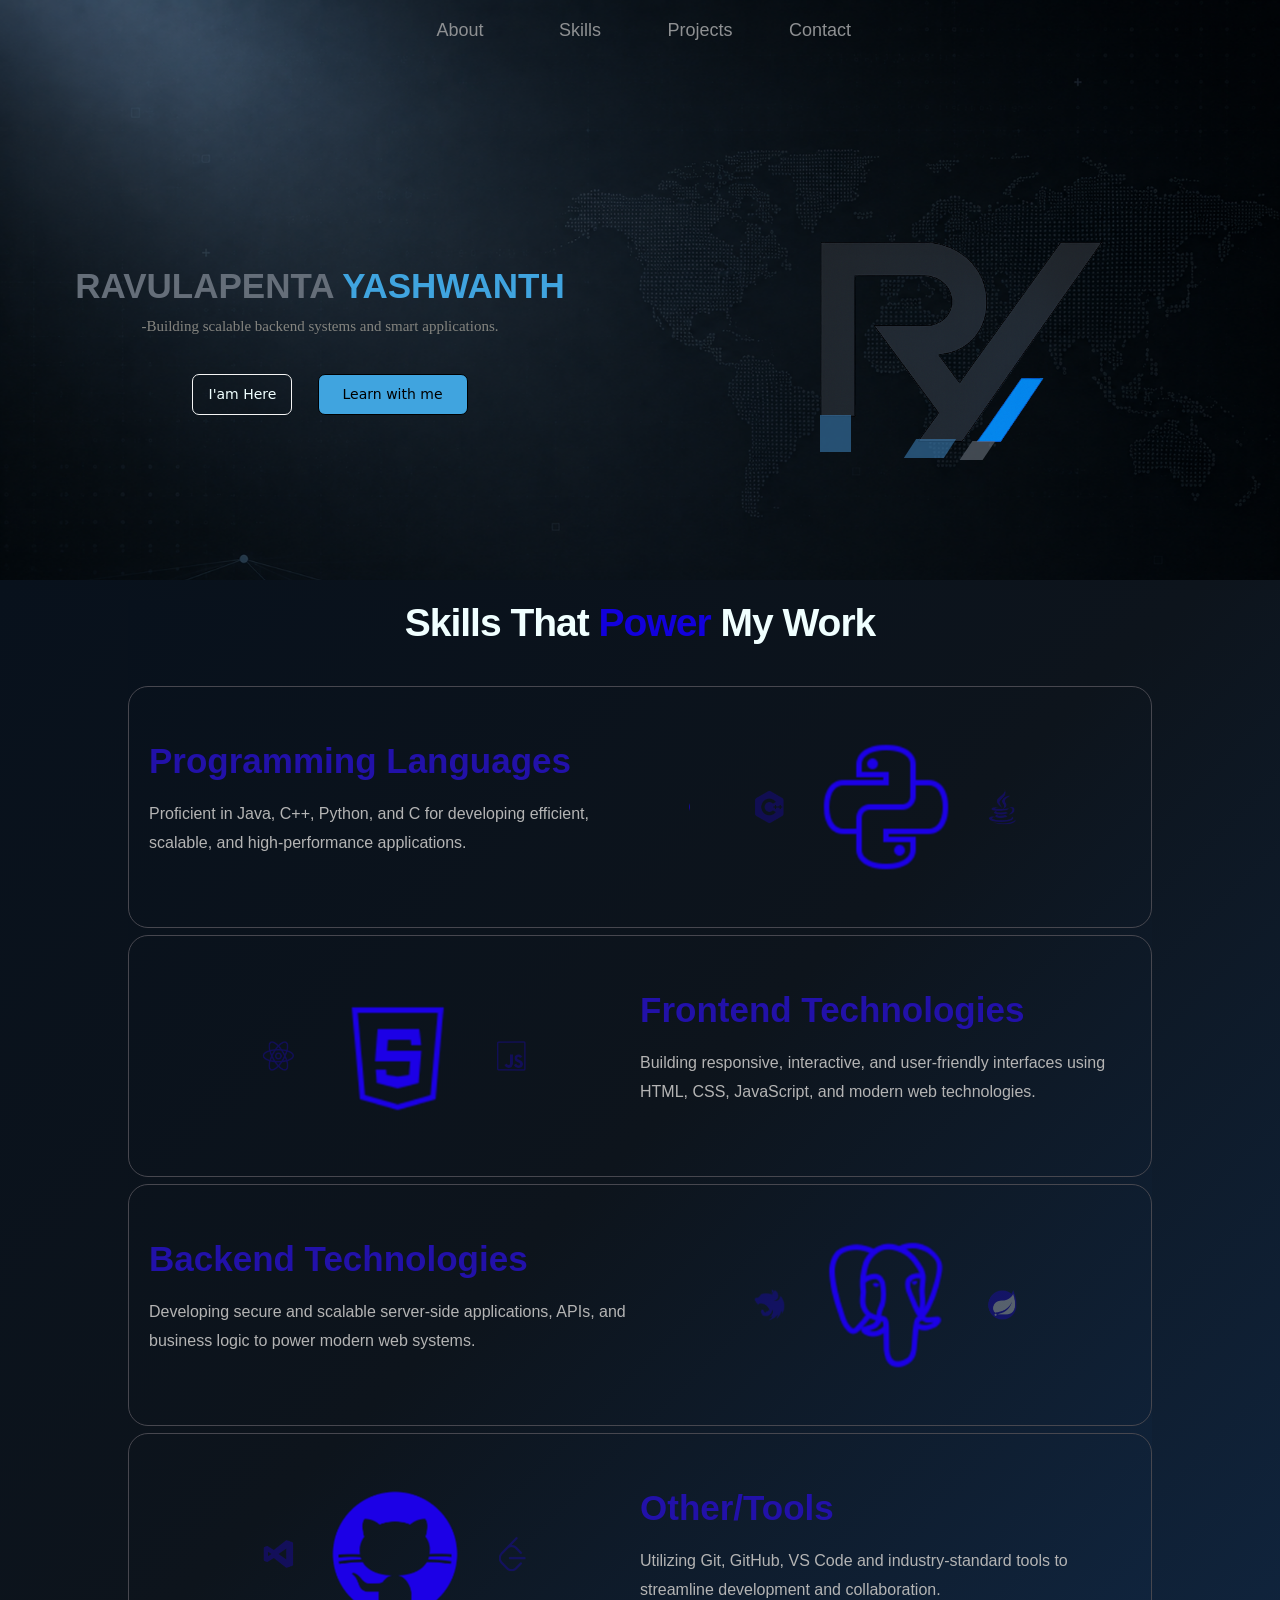
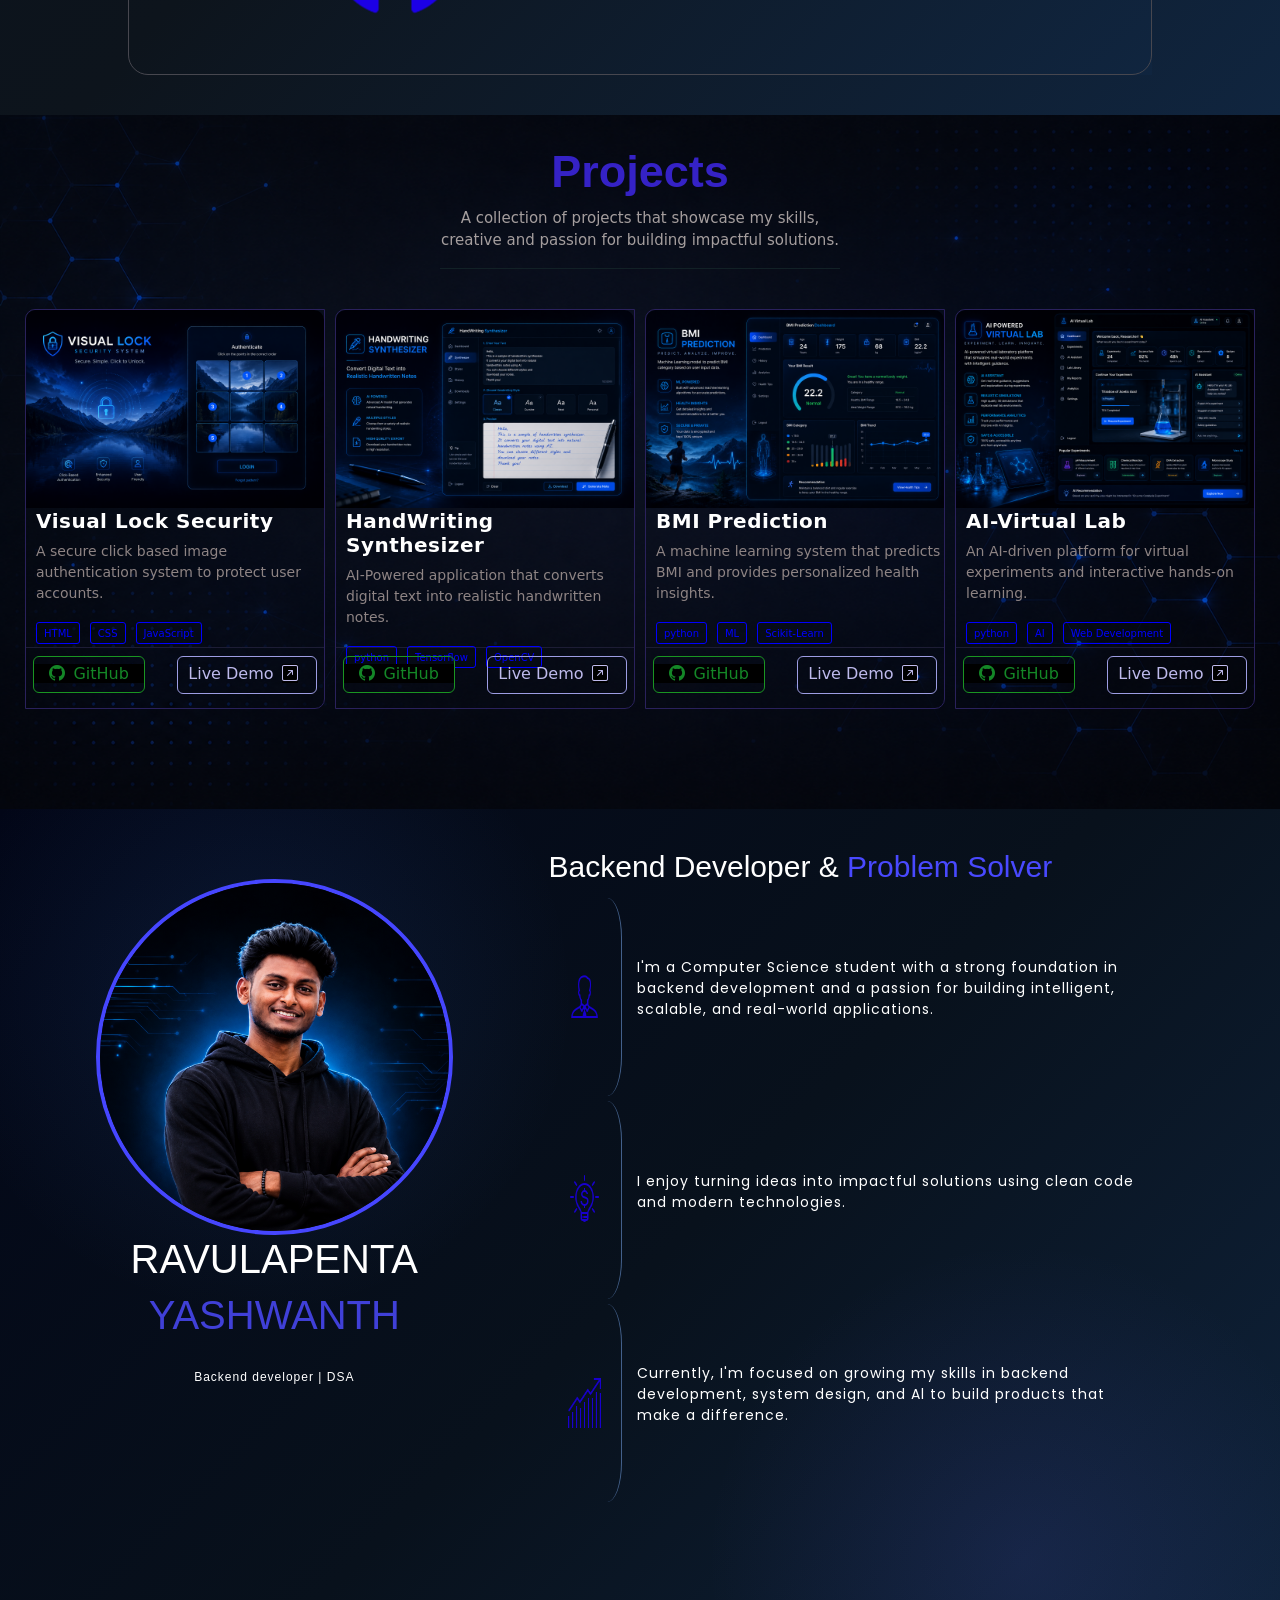
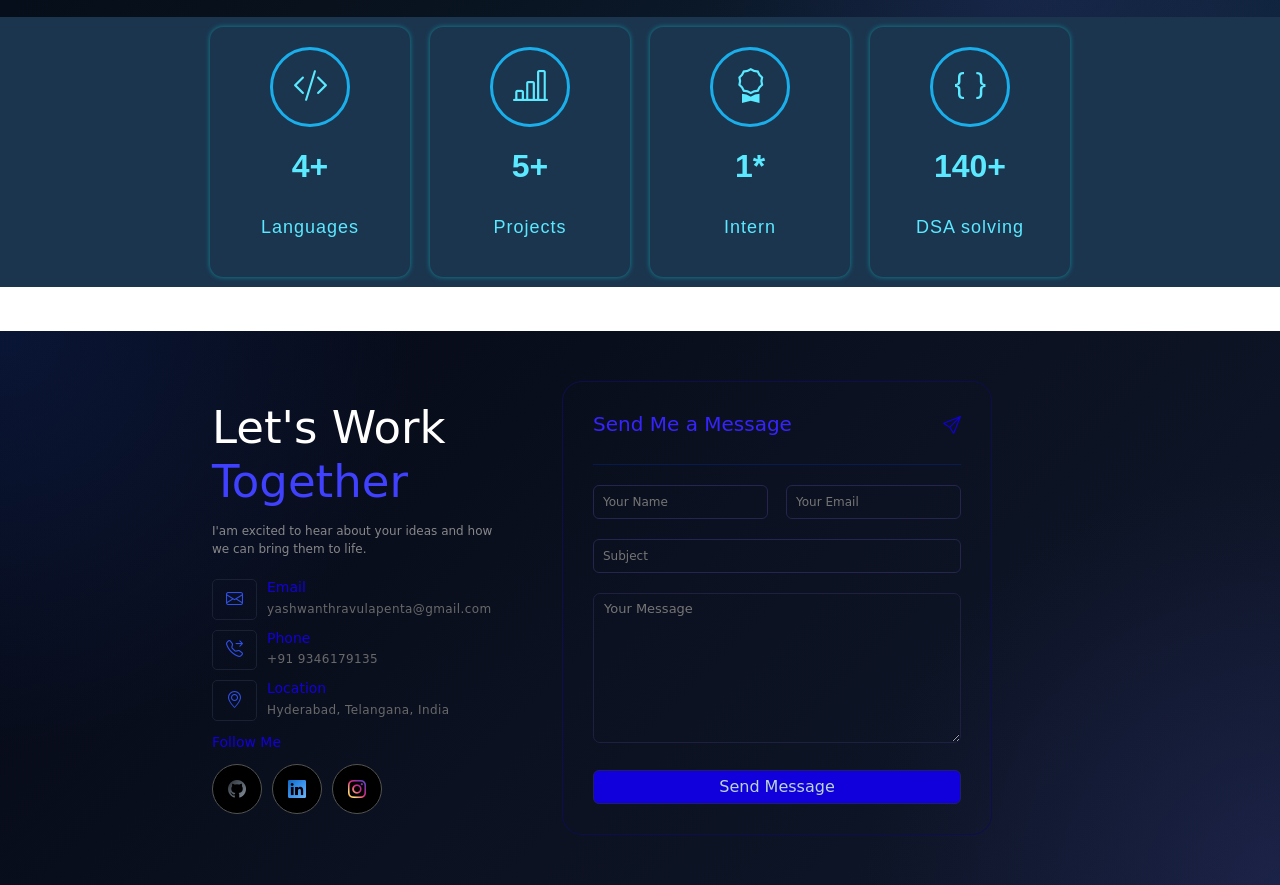
==== commit b8807117: "faviConUpdation" ====
--- a/index.html
+++ b/index.html
@@ -4,7 +4,8 @@
 <head>
     <meta charset="UTF-8">
     <meta name="viewport" content="width=device-width, initial-scale=1.0">
-    <title>myWeb</title>
+    <link rel="icon" href="./skillsImages/yashlogopng2.png">
+    <title>YASH</title>
     <link href="https://cdn.jsdelivr.net/npm/bootstrap@5.3.3/dist/css/bootstrap.min.css" rel="stylesheet">
     <link rel="stylesheet" href="https://cdn.jsdelivr.net/npm/swiper@11/swiper-bundle.min.css" />
     <script src="https://cdn.jsdelivr.net/npm/bootstrap@5.3.8/dist/js/bootstrap.bundle.min.js"
@@ -457,7 +458,6 @@
                 <div>
                     <h1 class="count">4+</h1>
                 </div>
-                <hr class="hrrrr">
                 <div>
                     <p class="count_card_name">Languages</p>
                 </div>
--- a/style.css
+++ b/style.css
@@ -356,7 +356,7 @@
     height: 19px;
     opacity: 0;
     background-color: #3e86c08c;
-    animation: moveCross1 1.7s forwards infinite alternate;
+    animation: moveCross1 1.7s forwards alternate;
 }
 @keyframes moveCross1 {
     from{
@@ -376,7 +376,7 @@
     width: 23px;
     height: 18px;
     background-color: rgba(101, 110, 121, 0.623);
-    animation: moveCross2 1.7s forwards infinite alternate;
+    animation: moveCross2 1.7s forwards  alternate;
 
 }
 @keyframes moveCross2 {
@@ -702,7 +702,8 @@
     width: 300px;
     height: 400px;
     border: 1px solid rgb(42, 33, 92);
-    border-radius: 10px;
+    border-top-left-radius: 10px;
+    border-bottom-right-radius:10px ;
     display: flex;
     flex-direction: column;
     justify-content: space-between;
@@ -829,9 +830,7 @@
         display: none;
     }
 }
-.hrrrr{
-    color: #023be5;
-}
+
 @keyframes glow{
     from{
         background-color:rgb(25, 52, 255);
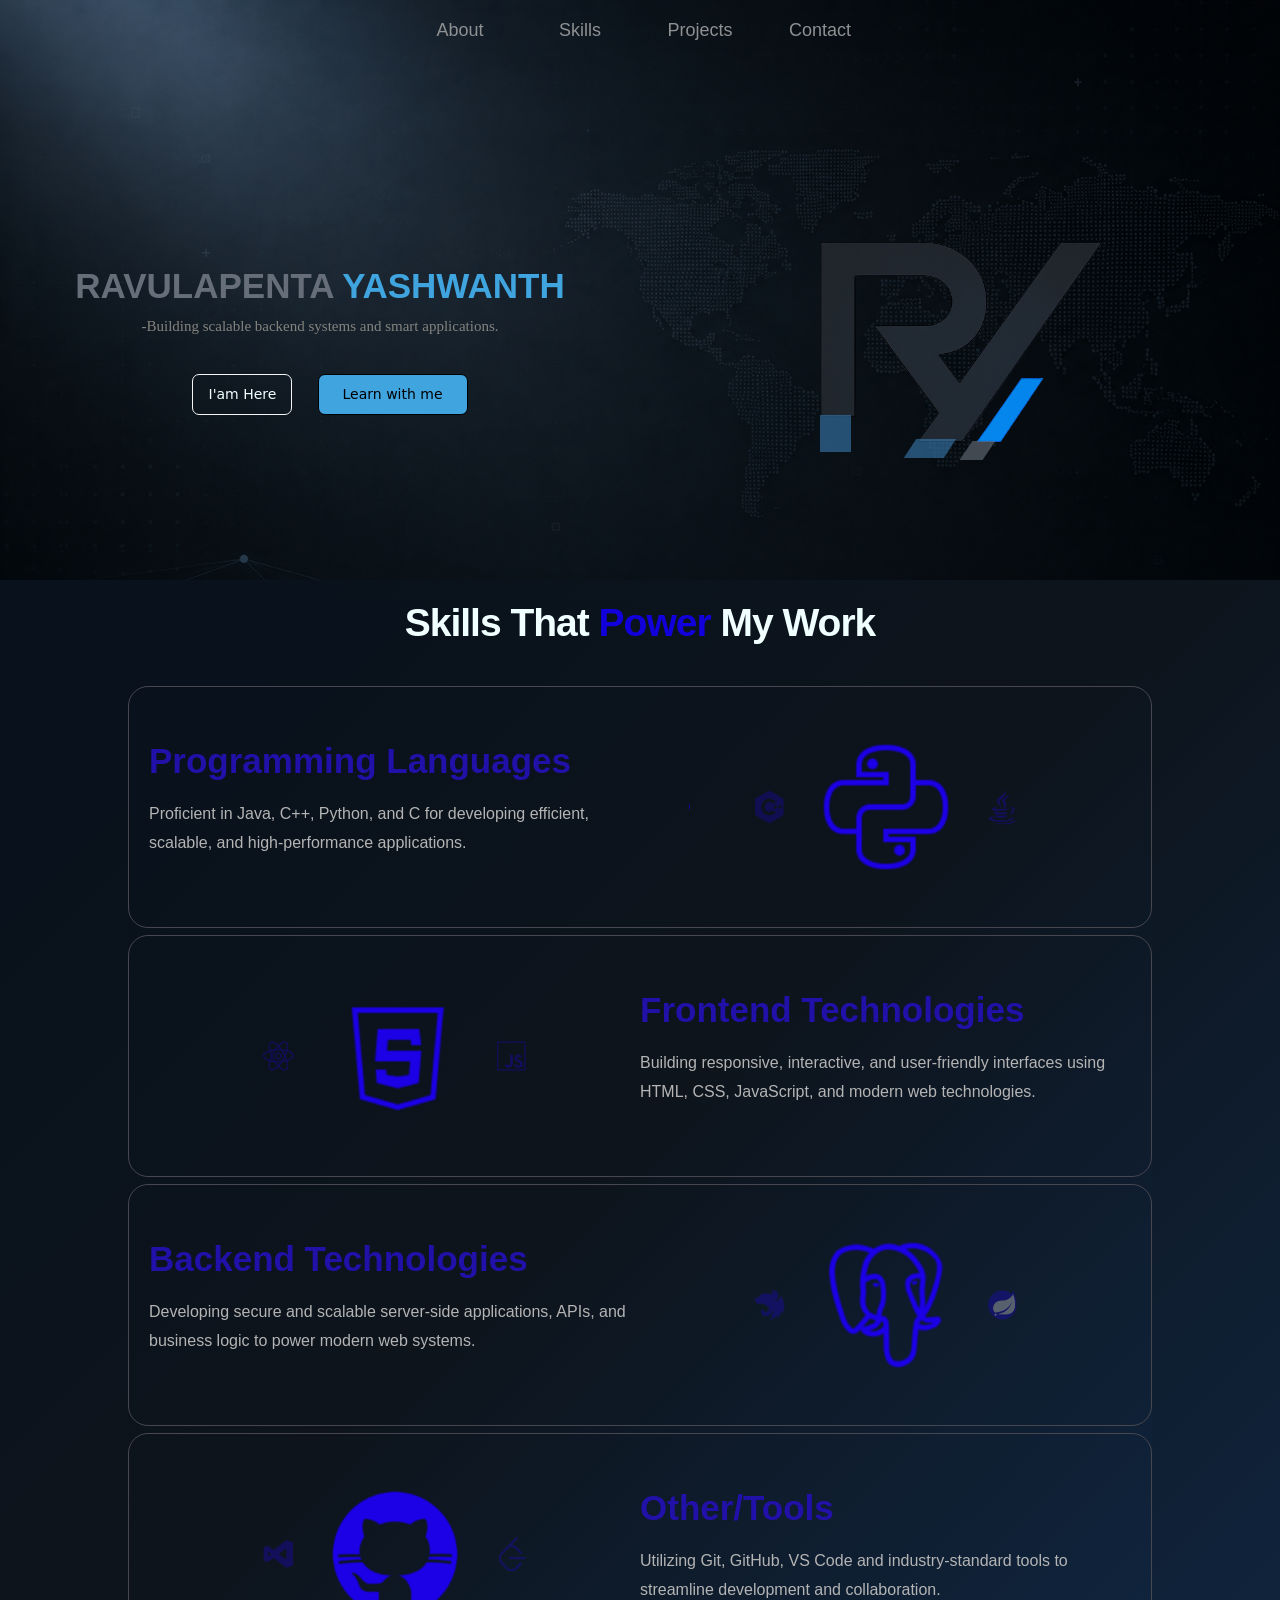
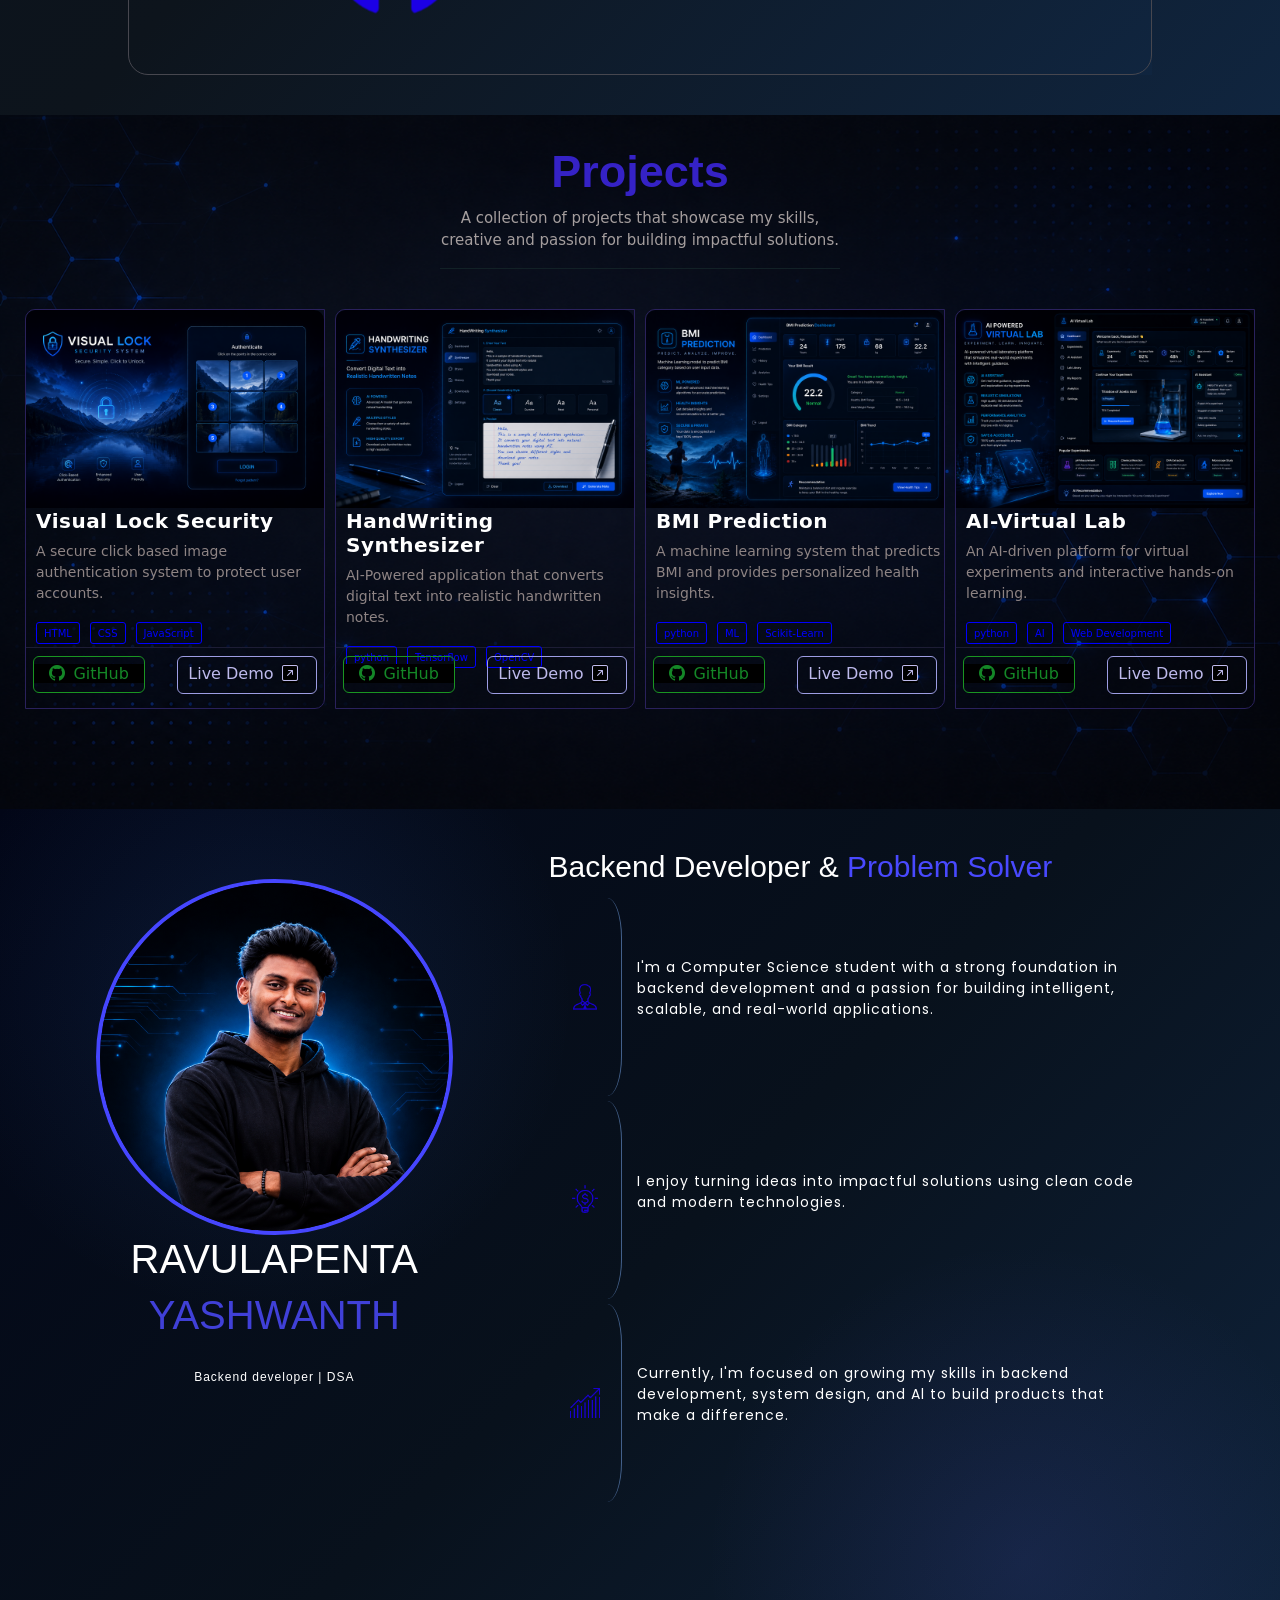
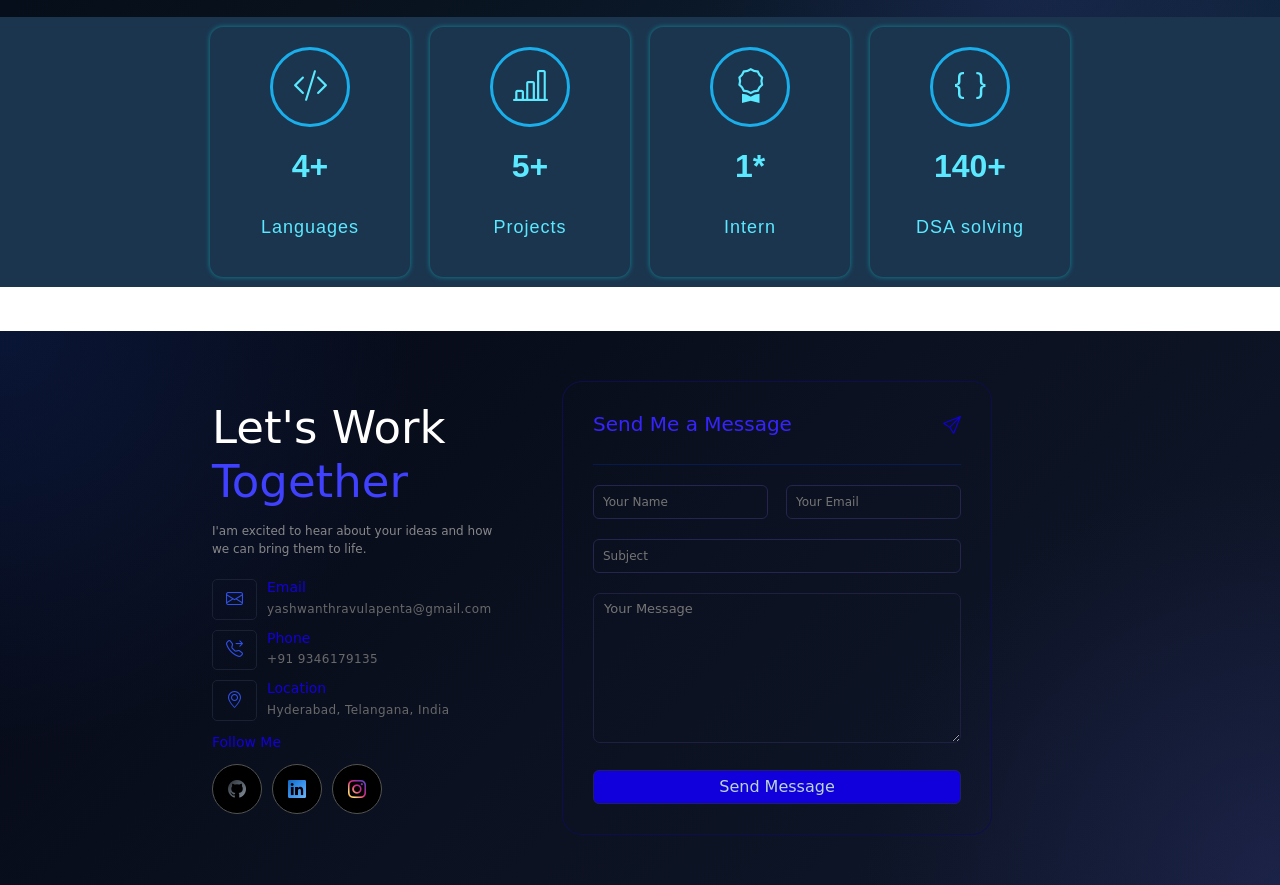
==== commit 971960d6: "instagramLinked" ====
--- a/index.html
+++ b/index.html
@@ -563,7 +563,7 @@
                         <a href="https://www.linkedin.com/in/yashwanth-r-9160b4257/" target="_blank"><i class="bi bi-linkedin follow_icon_symbol2"></i></a>
                     </div>
                     <div class="follow_icon">
-                        <a href="https://github.com/YashwanthRavulapenta" target="_blank"><i class="bi bi-instagram follow_icon_symbol3"></i></a>
+                        <a href="https://instagram.com/yashwanth_ravulapenta" target="_blank"><i class="bi bi-instagram follow_icon_symbol3"></i></a>
                     </div>
                 </div>
             </div>
--- a/style.css
+++ b/style.css
@@ -997,8 +997,8 @@
 }
 }
 .desc_image{
-    width: 45%;
-    height: 25%;
+    width: 30px;
+    height: auto;
 
 }
 .download_resume{
